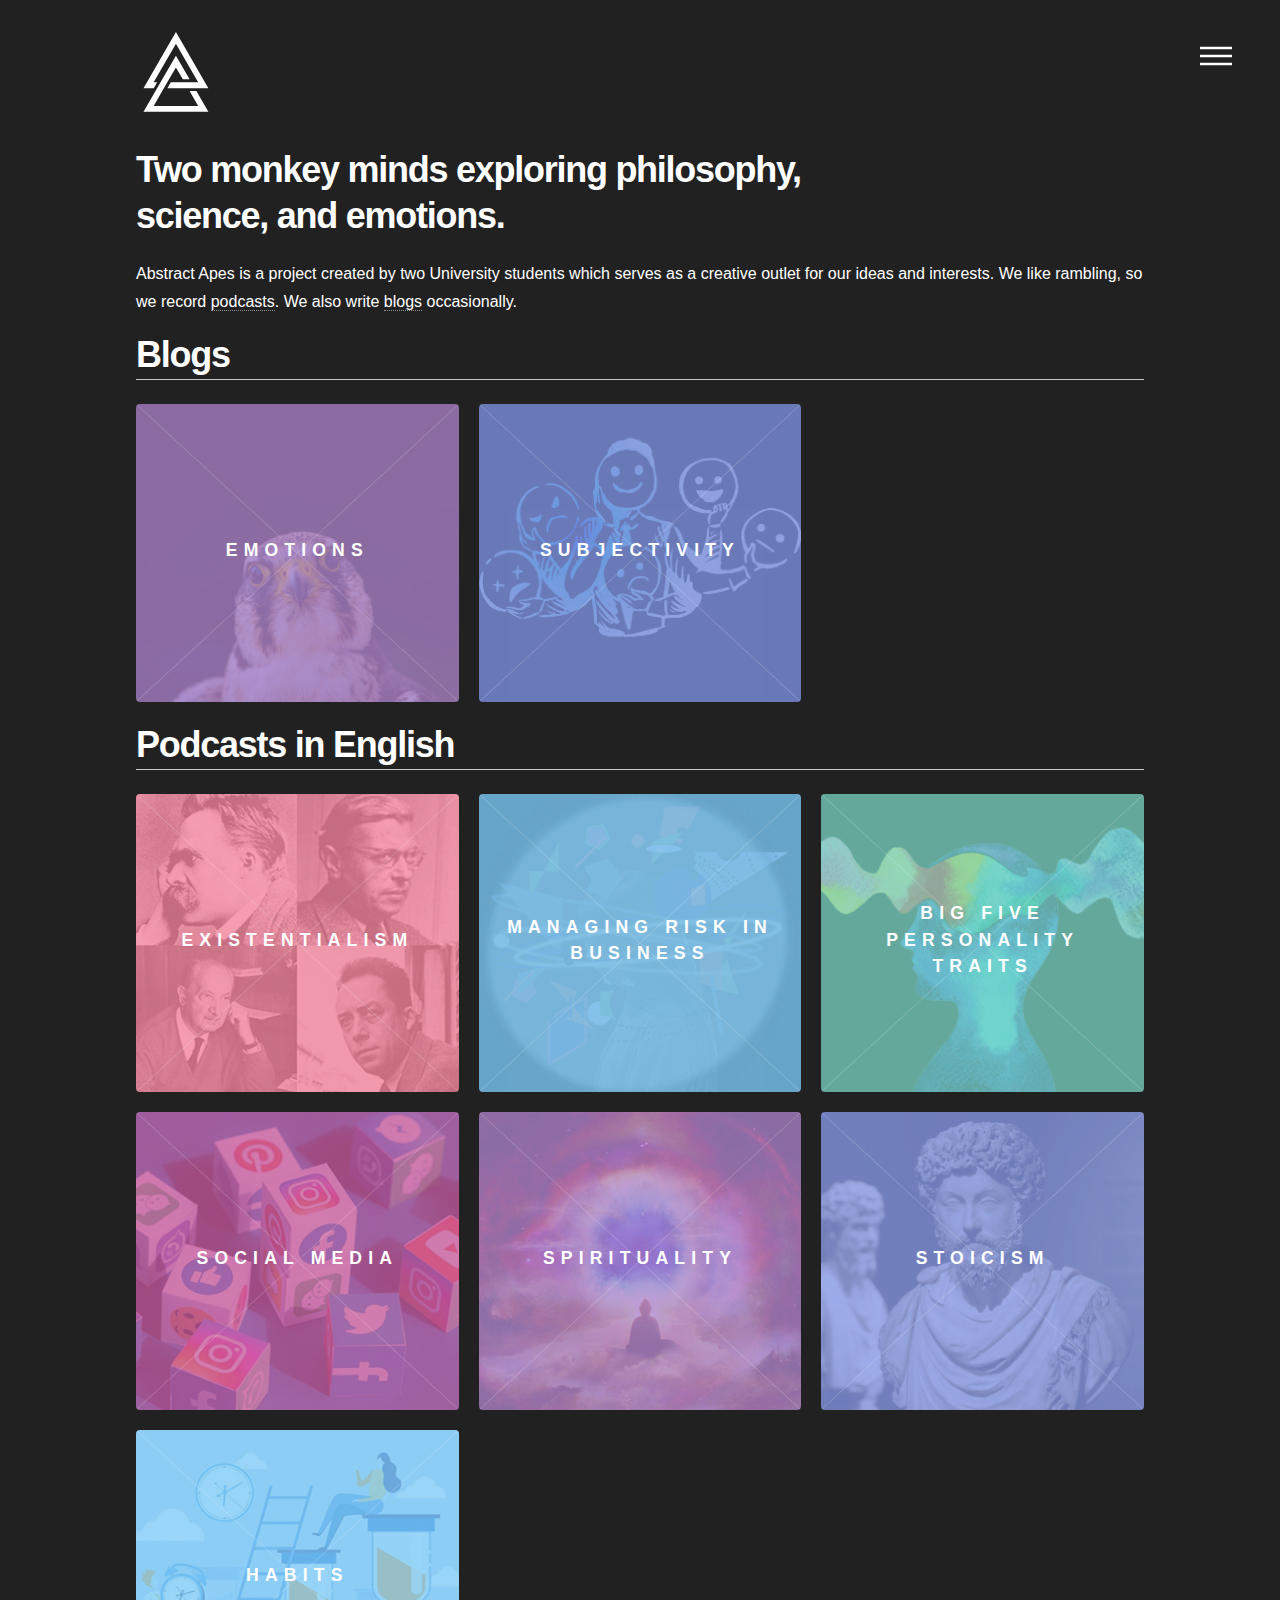
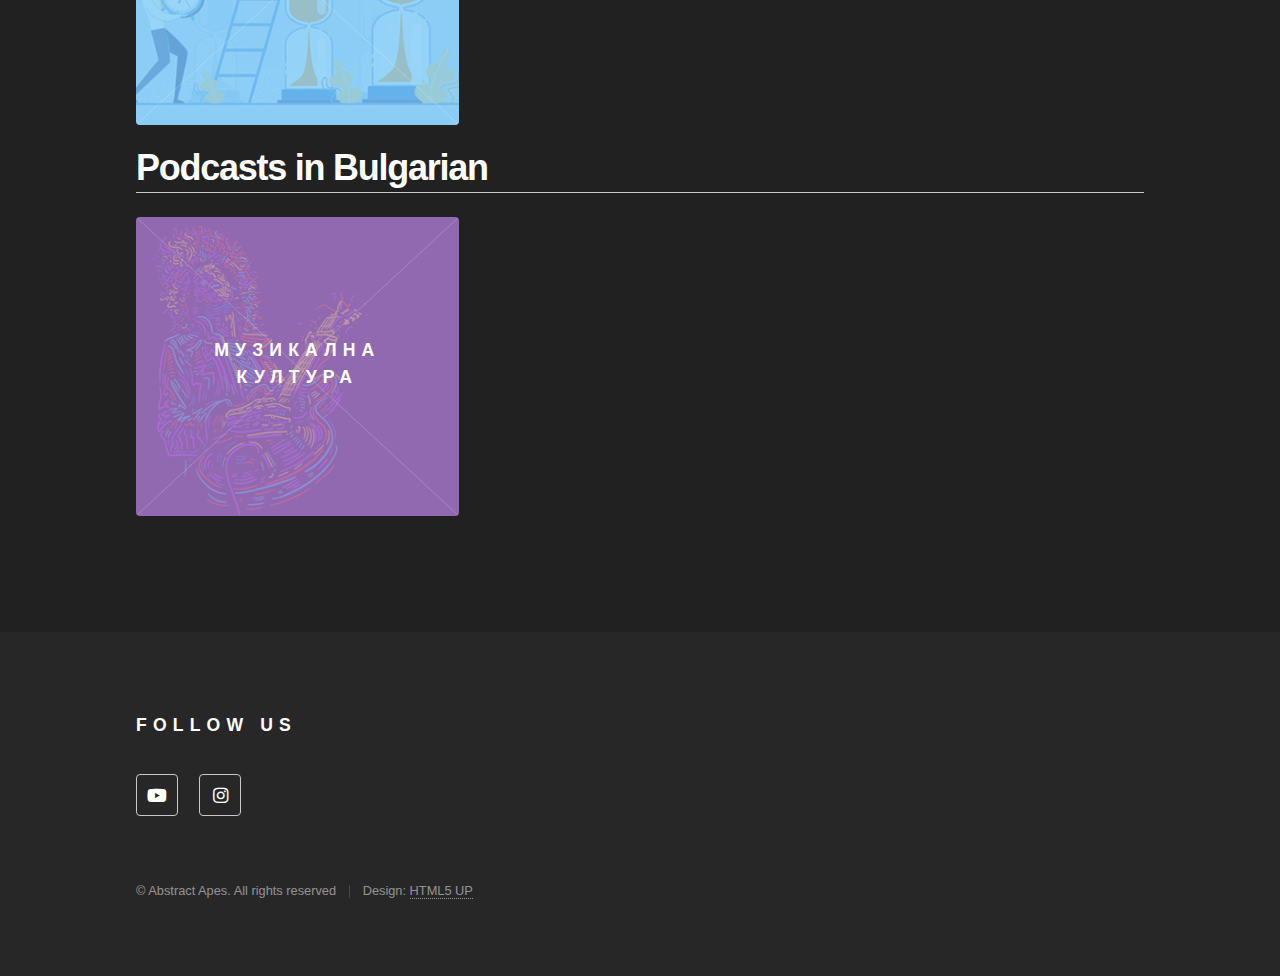
==== index.html @ 96f384f1 "17 April" ====
<!DOCTYPE HTML>
<!--
	Phantom by HTML5 UP
	html5up.net | @ajlkn
	Free for personal and commercial use under the CCA 3.0 license (html5up.net/license)
-->
<html>
	<head>
		<title>Abstract Apes</title>
		<meta charset="utf-8" />
		<meta name="viewport" content="width=device-width, initial-scale=1, user-scalable=no" />
		<link rel="icon" href="images/icon.svg">
		<link rel="stylesheet" href="assets/css/main.css" />
		<noscript><link rel="stylesheet" href="assets/css/noscript.css" /></noscript>
	</head>
	<body class="is-preload">
		<!-- Wrapper -->
			<div id="wrapper">

				<!-- Header -->
					<header id="header">
						
						<div class="inner">

							<!-- Logo -->
							<a href="index.html" class="logo">
								<img src="images/logo_white.svg" alt="Abstract Apes" />
							</a>

							<!-- Nav -->
								<nav>
									<ul>
										<li><a href="#menu">Menu</a></li>
									</ul>
								</nav>
								

						</div>
					</header>

				<!-- Menu -->
					<nav id="menu">
						<h2>Menu</h2>
						<ul>
							<li><a href="index.html">Home</a></li>
							<li><a href="apes.html">The Apes</a></li>
							<li><a href="index.html#blogs">Blogs</a></li>
							<li><a href="index.html#podcasts-en">Podcasts in English</a></li>
							<li><a href="index.html#podcasts-bg">Podcasts in Bulgarian</a></li>
						</ul>
					</nav>

				<!-- Main -->
					<div id="main">
						<div class="inner">
							<header>
								<h1>Two monkey minds exploring philosophy, <br />
									 science, and emotions. </h1>
									 <p>Abstract Apes is a project created by two University students which serves as a creative outlet for our ideas and interests. We like rambling, so we record <a href="#podcasts-en">podcasts</a>. We also write <a href="#blogs">blogs</a> occasionally.</p>							
								</header>

								<h1 class="section-title" id="blogs"> Blogs </h1>
								<hr>
								<section class="tiles" >
	
									<article class="style5">
										<span class="image">
											<img src="images/falcon.jpg" alt="" />
										</span>
										<a href="blogs/the-hard-problem-of-emotions.html">
											<h2>Emotions</h2>
											<div class="content">
												<p>Penev on "The hard problem of emotions".</p>
											</div>
										</a>
									</article>
									<article class="style6">
										<span class="image">
											<img src="images/the-self.jpg" alt="" />
										</span>
										<a href="blogs/subjectivity-may-not-freely-reign.html">
											<h2>Subjectivity</h2>
											<div class="content">
												<p>Dani on "Subjectivity may not freely reign".</p>
											</div>
										</a>
									</article>
								</section>
								
							<h1 class="section-title" id="podcasts-en">Podcasts in English </h1>
							<hr>
							<section class="tiles" >

								<article class="style1">
									<span class="image">
										<img src="images/existentialism.jpg" />
									</span>
									<a href="https://www.youtube.com/watch?v=sWc89s4w_ko" target="_blank">
										<h2>Existentialism</h2>
										<div class="content">
											<p>The topic of this podcast is a fairly contemporary movement in philosophy, namely existentialism. We talk about feelings, reason and the meaning of life.</p>
										</div>
									</a>
								</article>
								<article class="style2">
									<span class="image">
										<img src="images/anxious.jpg"  />
									</span>
									<a href="https://www.youtube.com/watch?v=uxy9VwpaXVY" target="_blank"> 
										<h2>Managing risk in business</h2>
										<div class="content">
											<p>We talk about risk and anxiety with a young podcast duo, Before The Valley. We touch on psychological and emotional responses to risk, wins and losses.</p>
										</div>
									</a>
								</article>
								<article class="style3">
									<span class="image">
										<img src="images/big-five.jpg" />
									</span>
									<a href="https://www.youtube.com/watch?v=F1ymf8HU44I" target="_blank">
										<h2>Big Five Personality Traits</h2>
										<div class="content">
											<p>We take a scientifically acclaimed personality test and discuss our results. The Big Five Traits is a model that has been studied in psychology and popularized in pop culture by Jordan Peterson.</p>
										</div>
									</a>
								</article>
								<article class="style4">
									<span class="image">
										<img src="images/social-media.jpg"  />
									</span>
									<a href="https://www.youtube.com/watch?v=hX4DgLT4xNU" target="_blank">
										<h2>Social Media</h2>
										<div class="content">
											<p>From social media addiction to building online businesses, in episode #4 we discuss the multiple perspectives on Social Media with a special guest working in the industry!</p>
										</div>
									</a>
								</article>
								<article class="style5">
									<span class="image">
										<img src="images/spirituality.jpg"  />
									</span>
									<a href="https://www.youtube.com/watch?v=j_DsBSAL_rA" target="_blank">
										<h2>Spirituality</h2>
										<div class="content">
											<p>We try to navigate the subjective realm of spirituality with a healthy balance of scepticism and open-mindedness.</p>
										</div>
									</a>
								</article>
								<article class="style6">
									<span class="image">
										<img src="images/marcus.jpg"  />
									</span>
									<a href="https://www.youtube.com/watch?v=ZHAb2EuzWOU" target="_blank">
										<h2>Stoicism</h2>
										<div class="content">
											<p>In this episode we talk about the ancient philosophy of Stoicism and how we have applied it in our lives. We talk about the philosopher emperor - Marcus Aurelis, and the impact he has had in our development.</p>
										</div>
									</a>
								</article>
								<article class="style2">
									<span class="image">
										<img src="images/habits.jpg"  />
									</span>
									<a href="https://www.youtube.com/watch?v=EaDc9his_Wc" target="_blank">
										<h2>Habits</h2>
										<div class="content">
											<p>In our first podcast we talk about the motivation behind Abstract Apes. We then go on to discuss Habits - the science behind how they are formed and why they are so important to our daily lives.</p>
										</div>
									</a>
								</article>
							</section>
							<h1 class="section-title" id="podcasts-bg">Podcasts in Bulgarian </h1>
							<hr>
							<section class="tiles" >

								<article class="style5">
									<span class="image">
										<img src="images/music.jpg"  />
									</span>
									<a href="https://www.youtube.com/watch?v=t7nZknivngM" target="_blank">
										<h2>Музикална култура</h2>
										<div class="content">
											<p>Обсъждаме движенията в българската музика и култура, както и влиянието им върху обществото с 2PACI-те, българско дуо, което прави ревюта на музика. Има ли морали в изкуството?</p>
										</div>
									</a>
								</article>
							</section>

							
						</div>
					</div>

				<!-- Footer -->
					<footer id="footer">
						<div class="inner">
							<section>
								<h2>Follow us</h2>
								<ul class="icons">
									<li><a href="https://www.youtube.com/channel/UCWf-Qgl0O3TG2DddO65zzOw/videos" target="_blank" class="icon brands style2 fa-youtube"><span class="label">Youtube</span></a></li>
									<li><a href="https://www.instagram.com/abstract.apes/" target="_blank" class="icon brands style2 fa-instagram"><span class="label">Instagram</span></a></li>
								</ul>
							</section>
							<ul class="copyright">
								<li>&copy; Abstract Apes. All rights reserved</li><li>Design: <a href="http://html5up.net">HTML5 UP</a></li>
							</ul>
						</div>
					</footer>

			</div>

		<!-- Scripts -->
			<script src="assets/js/jquery.min.js"></script>
			<script src="assets/js/browser.min.js"></script>
			<script src="assets/js/breakpoints.min.js"></script>
			<script src="assets/js/util.js"></script>
			<script src="assets/js/main.js"></script>

	</body>
</html>
---- assets/css/main.css ----
@import url(fontawesome-all.min.css);
@import url("https://fonts.googleapis.com/css2?family=Lato:wght@300;400;700&family=Source+Sans+Pro:wght@300;700&display=swap");
/*
	Phantom by HTML5 UP
	html5up.net | @ajlkn
	Free for personal and commercial use under the CCA 3.0 license (html5up.net/license)
*/
html, body, div, span, applet, object,
iframe, h1, h2, h3, h4, h5, h6, p, blockquote,
pre, a, abbr, acronym, address, big, cite,
code, del, dfn, em, img, ins, kbd, q, s, samp,
small, strike, strong, sub, sup, tt, var, b,
u, i, center, dl, dt, dd, ol, ul, li, fieldset,
form, label, legend, table, caption, tbody,
tfoot, thead, tr, th, td, article, aside,
canvas, details, embed, figure, figcaption,
footer, header, hgroup, menu, nav, output, ruby,
section, summary, time, mark, audio, video {
  margin: 0;
  padding: 0;
  border: 0;
  font-size: 100%;
  font: inherit;
  vertical-align: baseline; }

article, aside, details, figcaption, figure,
footer, header, hgroup, menu, nav, section {
  display: block; }

body {
  line-height: 1; }

ol, ul {
  list-style: none; }

blockquote, q {
  quotes: none; }
  blockquote:before, blockquote:after, q:before, q:after {
    content: '';
    content: none; }

table {
  border-collapse: collapse;
  border-spacing: 0; }

body {
  -webkit-text-size-adjust: none; }

mark {
  background-color: transparent;
  color: inherit; }

input::-moz-focus-inner {
  border: 0;
  padding: 0; }

input, select, textarea {
  -moz-appearance: none;
  -webkit-appearance: none;
  -ms-appearance: none;
  appearance: none; }

/* Basic */
@-ms-viewport {
  width: device-width; }
body {
  -ms-overflow-style: scrollbar; }

@media screen and (max-width: 480px) {
  html, body {
    min-width: 320px; } }
html {
  box-sizing: border-box; }

*, *:before, *:after {
  box-sizing: inherit; }

body {
  background: #212121; }
  body.is-preload *, body.is-preload *:before, body.is-preload *:after {
    -moz-animation: none !important;
    -webkit-animation: none !important;
    -ms-animation: none !important;
    animation: none !important;
    -moz-transition: none !important;
    -webkit-transition: none !important;
    -ms-transition: none !important;
    transition: none !important; }

/* Type */
body, input, select, textarea {
  color: #ffffff;
  font-family: "Arial", sans-serif;
  font-size: 16pt;
  font-weight: 300;
  line-height: 1.75; }
  @media screen and (max-width: 1680px) {
    body, input, select, textarea {
      font-size: 14pt; } }
  @media screen and (max-width: 1280px) {
    body, input, select, textarea {
      font-size: 12pt; } }

a {
  -moz-transition: border-bottom-color 0.2s ease, color 0.2s ease;
  -webkit-transition: border-bottom-color 0.2s ease, color 0.2s ease;
  -ms-transition: border-bottom-color 0.2s ease, color 0.2s ease;
  transition: border-bottom-color 0.2s ease, color 0.2s ease;
  text-decoration: none;
  color: #ffffff;
  border-bottom: dotted 1px rgba(255, 255, 255, 0.5); }
  a:hover {
    border-bottom-color: transparent;
    color: #f2849e !important; }

strong, b {
  font-weight: 900; }

em, i {
  font-style: italic; }

p {
  margin: 0 0 1em 0;
  font-size: 1em; }

h1 {
  font-size: 2.25em;
  font-weight: 700;
  line-height: 1.3;
  margin: 0 0 1em 0;
  letter-spacing: -0.035em; }
  h1 a {
    color: inherit; }
  @media screen and (max-width: 736px) {
    h1 {
      font-size: 2em;
      margin: 0 0 1em 0; } }
  @media screen and (max-width: 360px) {
    h1 {
      font-size: 1.75em; } }

.section-title {
  margin: 0 0 0 0 !important; }

h2, h3, h4, h5, h6 {
  font-weight: 900;
  line-height: 1.5;
  margin: 0 0 2em 0;
  text-transform: uppercase;
  letter-spacing: 0.35em; }
  h2 a, h3 a, h4 a, h5 a, h6 a {
    color: inherit; }

h2 {
  font-size: 1.1em; }

h3 {
  font-size: 1em; }

h4 {
  font-size: 0.8em; }

h5 {
  font-size: 0.8em; }

h6 {
  font-size: 0.7em;
  font-weight: 300;
  letter-spacing: 0.21em; }

@media screen and (max-width: 980px) {
  h1 br, h2 br, h3 br, h4 br, h5 br, h6 br {
    display: none; } }
@media screen and (max-width: 736px) {
  h2 {
    font-size: 1em; }

  h3 {
    font-size: 0.8em; } }
sub {
  font-size: 0.8em;
  position: relative;
  top: 0.5em; }

sup {
  font-size: 0.8em;
  position: relative;
  top: -0.5em; }

blockquote {
  border-left: solid 4px #c9c9c9;
  font-style: italic;
  margin: 0 0 2em 0;
  padding: 0.5em 0 0.5em 2em; }

code {
  background: rgba(144, 144, 144, 0.075);
  border-radius: 4px;
  border: solid 1px #c9c9c9;
  font-family: "Courier New", monospace;
  font-size: 0.9em;
  margin: 0 0.25em;
  padding: 0.25em 0.65em; }

pre {
  -webkit-overflow-scrolling: touch;
  font-family: "Courier New", monospace;
  font-size: 0.9em;
  margin: 0 0 2em 0; }
  pre code {
    display: block;
    line-height: 1.75;
    padding: 1em 1.5em;
    overflow-x: auto; }

hr {
  border: 0;
  border-bottom: solid 1px #c9c9c9; }
  hr.major {
    margin: -2em 0 2em 0; }
  @media screen and (max-width: 1680px) {
    hr {
      margin: 0.5em 0 -2em 0; } }
  @media screen and (max-width: 1280px) {
    hr {
      margin: 0 0 1.5em 0; } }
  @media screen and (max-width: 980px) {
    hr {
      margin: 0 0 2em 0; } }
  @media screen and (max-width: 736px) {
    hr {
      margin: 0 0 1em 0; } }
  @media screen and (max-width: 480px) {
    hr {
      margin: 0 0 -0.5em 0; } }

.align-left {
  text-align: left; }

.align-center {
  text-align: center; }

.align-right {
  text-align: right; }

/* Row */
.row {
  display: flex;
  flex-wrap: wrap;
  box-sizing: border-box;
  align-items: stretch; }
  .row > * {
    box-sizing: border-box; }
  .row.gtr-uniform > * > :last-child {
    margin-bottom: 0; }
  .row.aln-left {
    justify-content: flex-start; }
  .row.aln-center {
    justify-content: center; }
  .row.aln-right {
    justify-content: flex-end; }
  .row.aln-top {
    align-items: flex-start; }
  .row.aln-middle {
    align-items: center; }
  .row.aln-bottom {
    align-items: flex-end; }
  .row > .imp {
    order: -1; }
  .row > .col-1 {
    width: 8.3333333333%; }
  .row > .off-1 {
    margin-left: 8.3333333333%; }
  .row > .col-2 {
    width: 16.6666666667%; }
  .row > .off-2 {
    margin-left: 16.6666666667%; }
  .row > .col-3 {
    width: 25%; }
  .row > .off-3 {
    margin-left: 25%; }
  .row > .col-4 {
    width: 33.3333333333%; }
  .row > .off-4 {
    margin-left: 33.3333333333%; }
  .row > .col-5 {
    width: 41.6666666667%; }
  .row > .off-5 {
    margin-left: 41.6666666667%; }
  .row > .col-6 {
    width: 50%; }
  .row > .off-6 {
    margin-left: 50%; }
  .row > .col-7 {
    width: 58.3333333333%; }
  .row > .off-7 {
    margin-left: 58.3333333333%; }
  .row > .col-8 {
    width: 66.6666666667%; }
  .row > .off-8 {
    margin-left: 66.6666666667%; }
  .row > .col-9 {
    width: 75%; }
  .row > .off-9 {
    margin-left: 75%; }
  .row > .col-10 {
    width: 83.3333333333%; }
  .row > .off-10 {
    margin-left: 83.3333333333%; }
  .row > .col-11 {
    width: 91.6666666667%; }
  .row > .off-11 {
    margin-left: 91.6666666667%; }
  .row > .col-12 {
    width: 100%; }
  .row > .off-12 {
    margin-left: 100%; }
  .row.gtr-0 {
    margin-top: 0;
    margin-left: 0em; }
    .row.gtr-0 > * {
      padding: 0 0 0 0em; }
    .row.gtr-0.gtr-uniform {
      margin-top: 0em; }
      .row.gtr-0.gtr-uniform > * {
        padding-top: 0em; }
  .row.gtr-25 {
    margin-top: 0;
    margin-left: -0.5em; }
    .row.gtr-25 > * {
      padding: 0 0 0 0.5em; }
    .row.gtr-25.gtr-uniform {
      margin-top: -0.5em; }
      .row.gtr-25.gtr-uniform > * {
        padding-top: 0.5em; }
  .row.gtr-50 {
    margin-top: 0;
    margin-left: -1em; }
    .row.gtr-50 > * {
      padding: 0 0 0 1em; }
    .row.gtr-50.gtr-uniform {
      margin-top: -1em; }
      .row.gtr-50.gtr-uniform > * {
        padding-top: 1em; }
  .row {
    margin-top: 0;
    margin-left: -2em; }
    .row > * {
      padding: 0 0 0 2em; }
    .row.gtr-uniform {
      margin-top: -2em; }
      .row.gtr-uniform > * {
        padding-top: 2em; }
  .row.gtr-150 {
    margin-top: 0;
    margin-left: -3em; }
    .row.gtr-150 > * {
      padding: 0 0 0 3em; }
    .row.gtr-150.gtr-uniform {
      margin-top: -3em; }
      .row.gtr-150.gtr-uniform > * {
        padding-top: 3em; }
  .row.gtr-200 {
    margin-top: 0;
    margin-left: -4em; }
    .row.gtr-200 > * {
      padding: 0 0 0 4em; }
    .row.gtr-200.gtr-uniform {
      margin-top: -4em; }
      .row.gtr-200.gtr-uniform > * {
        padding-top: 4em; }
  @media screen and (max-width: 1680px) {
    .row {
      display: flex;
      flex-wrap: wrap;
      box-sizing: border-box;
      align-items: stretch; }
      .row > * {
        box-sizing: border-box; }
      .row.gtr-uniform > * > :last-child {
        margin-bottom: 0; }
      .row.aln-left {
        justify-content: flex-start; }
      .row.aln-center {
        justify-content: center; }
      .row.aln-right {
        justify-content: flex-end; }
      .row.aln-top {
        align-items: flex-start; }
      .row.aln-middle {
        align-items: center; }
      .row.aln-bottom {
        align-items: flex-end; }
      .row > .imp-xlarge {
        order: -1; }
      .row > .col-1-xlarge {
        width: 8.3333333333%; }
      .row > .off-1-xlarge {
        margin-left: 8.3333333333%; }
      .row > .col-2-xlarge {
        width: 16.6666666667%; }
      .row > .off-2-xlarge {
        margin-left: 16.6666666667%; }
      .row > .col-3-xlarge {
        width: 25%; }
      .row > .off-3-xlarge {
        margin-left: 25%; }
      .row > .col-4-xlarge {
        width: 33.3333333333%; }
      .row > .off-4-xlarge {
        margin-left: 33.3333333333%; }
      .row > .col-5-xlarge {
        width: 41.6666666667%; }
      .row > .off-5-xlarge {
        margin-left: 41.6666666667%; }
      .row > .col-6-xlarge {
        width: 50%; }
      .row > .off-6-xlarge {
        margin-left: 50%; }
      .row > .col-7-xlarge {
        width: 58.3333333333%; }
      .row > .off-7-xlarge {
        margin-left: 58.3333333333%; }
      .row > .col-8-xlarge {
        width: 66.6666666667%; }
      .row > .off-8-xlarge {
        margin-left: 66.6666666667%; }
      .row > .col-9-xlarge {
        width: 75%; }
      .row > .off-9-xlarge {
        margin-left: 75%; }
      .row > .col-10-xlarge {
        width: 83.3333333333%; }
      .row > .off-10-xlarge {
        margin-left: 83.3333333333%; }
      .row > .col-11-xlarge {
        width: 91.6666666667%; }
      .row > .off-11-xlarge {
        margin-left: 91.6666666667%; }
      .row > .col-12-xlarge {
        width: 100%; }
      .row > .off-12-xlarge {
        margin-left: 100%; }
      .row.gtr-0 {
        margin-top: 0;
        margin-left: 0em; }
        .row.gtr-0 > * {
          padding: 0 0 0 0em; }
        .row.gtr-0.gtr-uniform {
          margin-top: 0em; }
          .row.gtr-0.gtr-uniform > * {
            padding-top: 0em; }
      .row.gtr-25 {
        margin-top: 0;
        margin-left: -0.5em; }
        .row.gtr-25 > * {
          padding: 0 0 0 0.5em; }
        .row.gtr-25.gtr-uniform {
          margin-top: -0.5em; }
          .row.gtr-25.gtr-uniform > * {
            padding-top: 0.5em; }
      .row.gtr-50 {
        margin-top: 0;
        margin-left: -1em; }
        .row.gtr-50 > * {
          padding: 0 0 0 1em; }
        .row.gtr-50.gtr-uniform {
          margin-top: -1em; }
          .row.gtr-50.gtr-uniform > * {
            padding-top: 1em; }
      .row {
        margin-top: 0;
        margin-left: -2em; }
        .row > * {
          padding: 0 0 0 2em; }
        .row.gtr-uniform {
          margin-top: -2em; }
          .row.gtr-uniform > * {
            padding-top: 2em; }
      .row.gtr-150 {
        margin-top: 0;
        margin-left: -3em; }
        .row.gtr-150 > * {
          padding: 0 0 0 3em; }
        .row.gtr-150.gtr-uniform {
          margin-top: -3em; }
          .row.gtr-150.gtr-uniform > * {
            padding-top: 3em; }
      .row.gtr-200 {
        margin-top: 0;
        margin-left: -4em; }
        .row.gtr-200 > * {
          padding: 0 0 0 4em; }
        .row.gtr-200.gtr-uniform {
          margin-top: -4em; }
          .row.gtr-200.gtr-uniform > * {
            padding-top: 4em; } }
  @media screen and (max-width: 1280px) {
    .row {
      display: flex;
      flex-wrap: wrap;
      box-sizing: border-box;
      align-items: stretch; }
      .row > * {
        box-sizing: border-box; }
      .row.gtr-uniform > * > :last-child {
        margin-bottom: 0; }
      .row.aln-left {
        justify-content: flex-start; }
      .row.aln-center {
        justify-content: center; }
      .row.aln-right {
        justify-content: flex-end; }
      .row.aln-top {
        align-items: flex-start; }
      .row.aln-middle {
        align-items: center; }
      .row.aln-bottom {
        align-items: flex-end; }
      .row > .imp-large {
        order: -1; }
      .row > .col-1-large {
        width: 8.3333333333%; }
      .row > .off-1-large {
        margin-left: 8.3333333333%; }
      .row > .col-2-large {
        width: 16.6666666667%; }
      .row > .off-2-large {
        margin-left: 16.6666666667%; }
      .row > .col-3-large {
        width: 25%; }
      .row > .off-3-large {
        margin-left: 25%; }
      .row > .col-4-large {
        width: 33.3333333333%; }
      .row > .off-4-large {
        margin-left: 33.3333333333%; }
      .row > .col-5-large {
        width: 41.6666666667%; }
      .row > .off-5-large {
        margin-left: 41.6666666667%; }
      .row > .col-6-large {
        width: 50%; }
      .row > .off-6-large {
        margin-left: 50%; }
      .row > .col-7-large {
        width: 58.3333333333%; }
      .row > .off-7-large {
        margin-left: 58.3333333333%; }
      .row > .col-8-large {
        width: 66.6666666667%; }
      .row > .off-8-large {
        margin-left: 66.6666666667%; }
      .row > .col-9-large {
        width: 75%; }
      .row > .off-9-large {
        margin-left: 75%; }
      .row > .col-10-large {
        width: 83.3333333333%; }
      .row > .off-10-large {
        margin-left: 83.3333333333%; }
      .row > .col-11-large {
        width: 91.6666666667%; }
      .row > .off-11-large {
        margin-left: 91.6666666667%; }
      .row > .col-12-large {
        width: 100%; }
      .row > .off-12-large {
        margin-left: 100%; }
      .row.gtr-0 {
        margin-top: 0;
        margin-left: 0em; }
        .row.gtr-0 > * {
          padding: 0 0 0 0em; }
        .row.gtr-0.gtr-uniform {
          margin-top: 0em; }
          .row.gtr-0.gtr-uniform > * {
            padding-top: 0em; }
      .row.gtr-25 {
        margin-top: 0;
        margin-left: -0.5em; }
        .row.gtr-25 > * {
          padding: 0 0 0 0.5em; }
        .row.gtr-25.gtr-uniform {
          margin-top: -0.5em; }
          .row.gtr-25.gtr-uniform > * {
            padding-top: 0.5em; }
      .row.gtr-50 {
        margin-top: 0;
        margin-left: -1em; }
        .row.gtr-50 > * {
          padding: 0 0 0 1em; }
        .row.gtr-50.gtr-uniform {
          margin-top: -1em; }
          .row.gtr-50.gtr-uniform > * {
            padding-top: 1em; }
      .row {
        margin-top: 0;
        margin-left: -2em; }
        .row > * {
          padding: 0 0 0 2em; }
        .row.gtr-uniform {
          margin-top: -2em; }
          .row.gtr-uniform > * {
            padding-top: 2em; }
      .row.gtr-150 {
        margin-top: 0;
        margin-left: -3em; }
        .row.gtr-150 > * {
          padding: 0 0 0 3em; }
        .row.gtr-150.gtr-uniform {
          margin-top: -3em; }
          .row.gtr-150.gtr-uniform > * {
            padding-top: 3em; }
      .row.gtr-200 {
        margin-top: 0;
        margin-left: -4em; }
        .row.gtr-200 > * {
          padding: 0 0 0 4em; }
        .row.gtr-200.gtr-uniform {
          margin-top: -4em; }
          .row.gtr-200.gtr-uniform > * {
            padding-top: 4em; } }
  @media screen and (max-width: 980px) {
    .row {
      display: flex;
      flex-wrap: wrap;
      box-sizing: border-box;
      align-items: stretch; }
      .row > * {
        box-sizing: border-box; }
      .row.gtr-uniform > * > :last-child {
        margin-bottom: 0; }
      .row.aln-left {
        justify-content: flex-start; }
      .row.aln-center {
        justify-content: center; }
      .row.aln-right {
        justify-content: flex-end; }
      .row.aln-top {
        align-items: flex-start; }
      .row.aln-middle {
        align-items: center; }
      .row.aln-bottom {
        align-items: flex-end; }
      .row > .imp-medium {
        order: -1; }
      .row > .col-1-medium {
        width: 8.3333333333%; }
      .row > .off-1-medium {
        margin-left: 8.3333333333%; }
      .row > .col-2-medium {
        width: 16.6666666667%; }
      .row > .off-2-medium {
        margin-left: 16.6666666667%; }
      .row > .col-3-medium {
        width: 25%; }
      .row > .off-3-medium {
        margin-left: 25%; }
      .row > .col-4-medium {
        width: 33.3333333333%; }
      .row > .off-4-medium {
        margin-left: 33.3333333333%; }
      .row > .col-5-medium {
        width: 41.6666666667%; }
      .row > .off-5-medium {
        margin-left: 41.6666666667%; }
      .row > .col-6-medium {
        width: 50%; }
      .row > .off-6-medium {
        margin-left: 50%; }
      .row > .col-7-medium {
        width: 58.3333333333%; }
      .row > .off-7-medium {
        margin-left: 58.3333333333%; }
      .row > .col-8-medium {
        width: 66.6666666667%; }
      .row > .off-8-medium {
        margin-left: 66.6666666667%; }
      .row > .col-9-medium {
        width: 75%; }
      .row > .off-9-medium {
        margin-left: 75%; }
      .row > .col-10-medium {
        width: 83.3333333333%; }
      .row > .off-10-medium {
        margin-left: 83.3333333333%; }
      .row > .col-11-medium {
        width: 91.6666666667%; }
      .row > .off-11-medium {
        margin-left: 91.6666666667%; }
      .row > .col-12-medium {
        width: 100%; }
      .row > .off-12-medium {
        margin-left: 100%; }
      .row.gtr-0 {
        margin-top: 0;
        margin-left: 0em; }
        .row.gtr-0 > * {
          padding: 0 0 0 0em; }
        .row.gtr-0.gtr-uniform {
          margin-top: 0em; }
          .row.gtr-0.gtr-uniform > * {
            padding-top: 0em; }
      .row.gtr-25 {
        margin-top: 0;
        margin-left: -0.375em; }
        .row.gtr-25 > * {
          padding: 0 0 0 0.375em; }
        .row.gtr-25.gtr-uniform {
          margin-top: -0.375em; }
          .row.gtr-25.gtr-uniform > * {
            padding-top: 0.375em; }
      .row.gtr-50 {
        margin-top: 0;
        margin-left: -0.75em; }
        .row.gtr-50 > * {
          padding: 0 0 0 0.75em; }
        .row.gtr-50.gtr-uniform {
          margin-top: -0.75em; }
          .row.gtr-50.gtr-uniform > * {
            padding-top: 0.75em; }
      .row {
        margin-top: 0;
        margin-left: -1.5em; }
        .row > * {
          padding: 0 0 0 1.5em; }
        .row.gtr-uniform {
          margin-top: -1.5em; }
          .row.gtr-uniform > * {
            padding-top: 1.5em; }
      .row.gtr-150 {
        margin-top: 0;
        margin-left: -2.25em; }
        .row.gtr-150 > * {
          padding: 0 0 0 2.25em; }
        .row.gtr-150.gtr-uniform {
          margin-top: -2.25em; }
          .row.gtr-150.gtr-uniform > * {
            padding-top: 2.25em; }
      .row.gtr-200 {
        margin-top: 0;
        margin-left: -3em; }
        .row.gtr-200 > * {
          padding: 0 0 0 3em; }
        .row.gtr-200.gtr-uniform {
          margin-top: -3em; }
          .row.gtr-200.gtr-uniform > * {
            padding-top: 3em; } }
  @media screen and (max-width: 736px) {
    .row {
      display: flex;
      flex-wrap: wrap;
      box-sizing: border-box;
      align-items: stretch; }
      .row > * {
        box-sizing: border-box; }
      .row.gtr-uniform > * > :last-child {
        margin-bottom: 0; }
      .row.aln-left {
        justify-content: flex-start; }
      .row.aln-center {
        justify-content: center; }
      .row.aln-right {
        justify-content: flex-end; }
      .row.aln-top {
        align-items: flex-start; }
      .row.aln-middle {
        align-items: center; }
      .row.aln-bottom {
        align-items: flex-end; }
      .row > .imp-small {
        order: -1; }
      .row > .col-1-small {
        width: 8.3333333333%; }
      .row > .off-1-small {
        margin-left: 8.3333333333%; }
      .row > .col-2-small {
        width: 16.6666666667%; }
      .row > .off-2-small {
        margin-left: 16.6666666667%; }
      .row > .col-3-small {
        width: 25%; }
      .row > .off-3-small {
        margin-left: 25%; }
      .row > .col-4-small {
        width: 33.3333333333%; }
      .row > .off-4-small {
        margin-left: 33.3333333333%; }
      .row > .col-5-small {
        width: 41.6666666667%; }
      .row > .off-5-small {
        margin-left: 41.6666666667%; }
      .row > .col-6-small {
        width: 50%; }
      .row > .off-6-small {
        margin-left: 50%; }
      .row > .col-7-small {
        width: 58.3333333333%; }
      .row > .off-7-small {
        margin-left: 58.3333333333%; }
      .row > .col-8-small {
        width: 66.6666666667%; }
      .row > .off-8-small {
        margin-left: 66.6666666667%; }
      .row > .col-9-small {
        width: 75%; }
      .row > .off-9-small {
        margin-left: 75%; }
      .row > .col-10-small {
        width: 83.3333333333%; }
      .row > .off-10-small {
        margin-left: 83.3333333333%; }
      .row > .col-11-small {
        width: 91.6666666667%; }
      .row > .off-11-small {
        margin-left: 91.6666666667%; }
      .row > .col-12-small {
        width: 100%; }
      .row > .off-12-small {
        margin-left: 100%; }
      .row.gtr-0 {
        margin-top: 0;
        margin-left: 0em; }
        .row.gtr-0 > * {
          padding: 0 0 0 0em; }
        .row.gtr-0.gtr-uniform {
          margin-top: 0em; }
          .row.gtr-0.gtr-uniform > * {
            padding-top: 0em; }
      .row.gtr-25 {
        margin-top: 0;
        margin-left: -0.25em; }
        .row.gtr-25 > * {
          padding: 0 0 0 0.25em; }
        .row.gtr-25.gtr-uniform {
          margin-top: -0.25em; }
          .row.gtr-25.gtr-uniform > * {
            padding-top: 0.25em; }
      .row.gtr-50 {
        margin-top: 0;
        margin-left: -0.5em; }
        .row.gtr-50 > * {
          padding: 0 0 0 0.5em; }
        .row.gtr-50.gtr-uniform {
          margin-top: -0.5em; }
          .row.gtr-50.gtr-uniform > * {
            padding-top: 0.5em; }
      .row {
        margin-top: 0;
        margin-left: -1em; }
        .row > * {
          padding: 0 0 0 1em; }
        .row.gtr-uniform {
          margin-top: -1em; }
          .row.gtr-uniform > * {
            padding-top: 1em; }
      .row.gtr-150 {
        margin-top: 0;
        margin-left: -1.5em; }
        .row.gtr-150 > * {
          padding: 0 0 0 1.5em; }
        .row.gtr-150.gtr-uniform {
          margin-top: -1.5em; }
          .row.gtr-150.gtr-uniform > * {
            padding-top: 1.5em; }
      .row.gtr-200 {
        margin-top: 0;
        margin-left: -2em; }
        .row.gtr-200 > * {
          padding: 0 0 0 2em; }
        .row.gtr-200.gtr-uniform {
          margin-top: -2em; }
          .row.gtr-200.gtr-uniform > * {
            padding-top: 2em; } }
  @media screen and (max-width: 480px) {
    .row {
      display: flex;
      flex-wrap: wrap;
      box-sizing: border-box;
      align-items: stretch; }
      .row > * {
        box-sizing: border-box; }
      .row.gtr-uniform > * > :last-child {
        margin-bottom: 0; }
      .row.aln-left {
        justify-content: flex-start; }
      .row.aln-center {
        justify-content: center; }
      .row.aln-right {
        justify-content: flex-end; }
      .row.aln-top {
        align-items: flex-start; }
      .row.aln-middle {
        align-items: center; }
      .row.aln-bottom {
        align-items: flex-end; }
      .row > .imp-xsmall {
        order: -1; }
      .row > .col-1-xsmall {
        width: 8.3333333333%; }
      .row > .off-1-xsmall {
        margin-left: 8.3333333333%; }
      .row > .col-2-xsmall {
        width: 16.6666666667%; }
      .row > .off-2-xsmall {
        margin-left: 16.6666666667%; }
      .row > .col-3-xsmall {
        width: 25%; }
      .row > .off-3-xsmall {
        margin-left: 25%; }
      .row > .col-4-xsmall {
        width: 33.3333333333%; }
      .row > .off-4-xsmall {
        margin-left: 33.3333333333%; }
      .row > .col-5-xsmall {
        width: 41.6666666667%; }
      .row > .off-5-xsmall {
        margin-left: 41.6666666667%; }
      .row > .col-6-xsmall {
        width: 50%; }
      .row > .off-6-xsmall {
        margin-left: 50%; }
      .row > .col-7-xsmall {
        width: 58.3333333333%; }
      .row > .off-7-xsmall {
        margin-left: 58.3333333333%; }
      .row > .col-8-xsmall {
        width: 66.6666666667%; }
      .row > .off-8-xsmall {
        margin-left: 66.6666666667%; }
      .row > .col-9-xsmall {
        width: 75%; }
      .row > .off-9-xsmall {
        margin-left: 75%; }
      .row > .col-10-xsmall {
        width: 83.3333333333%; }
      .row > .off-10-xsmall {
        margin-left: 83.3333333333%; }
      .row > .col-11-xsmall {
        width: 91.6666666667%; }
      .row > .off-11-xsmall {
        margin-left: 91.6666666667%; }
      .row > .col-12-xsmall {
        width: 100%; }
      .row > .off-12-xsmall {
        margin-left: 100%; }
      .row.gtr-0 {
        margin-top: 0;
        margin-left: 0em; }
        .row.gtr-0 > * {
          padding: 0 0 0 0em; }
        .row.gtr-0.gtr-uniform {
          margin-top: 0em; }
          .row.gtr-0.gtr-uniform > * {
            padding-top: 0em; }
      .row.gtr-25 {
        margin-top: 0;
        margin-left: -0.25em; }
        .row.gtr-25 > * {
          padding: 0 0 0 0.25em; }
        .row.gtr-25.gtr-uniform {
          margin-top: -0.25em; }
          .row.gtr-25.gtr-uniform > * {
            padding-top: 0.25em; }
      .row.gtr-50 {
        margin-top: 0;
        margin-left: -0.5em; }
        .row.gtr-50 > * {
          padding: 0 0 0 0.5em; }
        .row.gtr-50.gtr-uniform {
          margin-top: -0.5em; }
          .row.gtr-50.gtr-uniform > * {
            padding-top: 0.5em; }
      .row {
        margin-top: 0;
        margin-left: -1em; }
        .row > * {
          padding: 0 0 0 1em; }
        .row.gtr-uniform {
          margin-top: -1em; }
          .row.gtr-uniform > * {
            padding-top: 1em; }
      .row.gtr-150 {
        margin-top: 0;
        margin-left: -1.5em; }
        .row.gtr-150 > * {
          padding: 0 0 0 1.5em; }
        .row.gtr-150.gtr-uniform {
          margin-top: -1.5em; }
          .row.gtr-150.gtr-uniform > * {
            padding-top: 1.5em; }
      .row.gtr-200 {
        margin-top: 0;
        margin-left: -2em; }
        .row.gtr-200 > * {
          padding: 0 0 0 2em; }
        .row.gtr-200.gtr-uniform {
          margin-top: -2em; }
          .row.gtr-200.gtr-uniform > * {
            padding-top: 2em; } }

/* Section/Article */
section.special, article.special {
  text-align: center; }

header p {
  margin-top: -1em; }
@media screen and (max-width: 736px) {
  header p {
    margin-top: 0; } }

/* Icon */
.icon {
  text-decoration: none;
  border-bottom: none;
  position: relative; }
  .icon:before {
    -moz-osx-font-smoothing: grayscale;
    -webkit-font-smoothing: antialiased;
    display: inline-block;
    font-style: normal;
    font-variant: normal;
    text-rendering: auto;
    line-height: 1;
    text-transform: none !important;
    font-family: 'Font Awesome 5 Free';
    font-weight: 400; }
  .icon > .label {
    display: none; }
  .icon:before {
    line-height: inherit; }
  .icon.solid:before {
    font-weight: 900; }
  .icon.brands:before {
    font-family: 'Font Awesome 5 Brands'; }
  .icon.style2 {
    -moz-transition: background-color 0.2s ease-in-out, color 0.2s ease-in-out, border-color 0.2s ease-in-out;
    -webkit-transition: background-color 0.2s ease-in-out, color 0.2s ease-in-out, border-color 0.2s ease-in-out;
    -ms-transition: background-color 0.2s ease-in-out, color 0.2s ease-in-out, border-color 0.2s ease-in-out;
    transition: background-color 0.2s ease-in-out, color 0.2s ease-in-out, border-color 0.2s ease-in-out;
    background-color: transparent;
    border: solid 1px #c9c9c9;
    border-radius: 4px;
    width: 2.65em;
    height: 2.65em;
    display: inline-block;
    text-align: center;
    line-height: 2.65em;
    color: inherit; }
    .icon.style2:before {
      font-size: 1.1em; }
    .icon.style2:hover {
      color: #f2849e;
      border-color: #f2849e; }
    .icon.style2:active {
      background-color: rgba(242, 132, 158, 0.1); }

/* List */
ol {
  list-style: decimal;
  margin: 0 0 2em 0;
  padding-left: 1.25em; }
  ol li {
    padding-left: 0.25em; }

ul {
  list-style: disc;
  margin: 0 0 2em 0;
  padding-left: 1em; }
  ul li {
    padding-left: 0.5em; }
  ul.alt {
    list-style: none;
    padding-left: 0; }
    ul.alt li {
      border-top: solid 1px #c9c9c9;
      padding: 0.5em 0; }
      ul.alt li:first-child {
        border-top: 0;
        padding-top: 0; }

dl {
  margin: 0 0 2em 0; }
  dl dt {
    display: block;
    font-weight: 900;
    margin: 0 0 1em 0; }
  dl dd {
    margin-left: 2em; }

/* Actions */
ul.actions {
  display: -moz-flex;
  display: -webkit-flex;
  display: -ms-flex;
  display: flex;
  cursor: default;
  list-style: none;
  margin-left: -1em;
  padding-left: 0; }
  ul.actions li {
    padding: 0 0 0 1em;
    vertical-align: middle; }
  ul.actions.special {
    -moz-justify-content: center;
    -webkit-justify-content: center;
    -ms-justify-content: center;
    justify-content: center;
    width: 100%;
    margin-left: 0; }
    ul.actions.special li:first-child {
      padding-left: 0; }
  ul.actions.stacked {
    -moz-flex-direction: column;
    -webkit-flex-direction: column;
    -ms-flex-direction: column;
    flex-direction: column;
    margin-left: 0; }
    ul.actions.stacked li {
      padding: 1.3em 0 0 0; }
      ul.actions.stacked li:first-child {
        padding-top: 0; }
  ul.actions.fit {
    width: calc(100% + 1em); }
    ul.actions.fit li {
      -moz-flex-grow: 1;
      -webkit-flex-grow: 1;
      -ms-flex-grow: 1;
      flex-grow: 1;
      -moz-flex-shrink: 1;
      -webkit-flex-shrink: 1;
      -ms-flex-shrink: 1;
      flex-shrink: 1;
      width: 100%; }
      ul.actions.fit li > * {
        width: 100%; }
    ul.actions.fit.stacked {
      width: 100%; }
  @media screen and (max-width: 480px) {
    ul.actions:not(.fixed) {
      -moz-flex-direction: column;
      -webkit-flex-direction: column;
      -ms-flex-direction: column;
      flex-direction: column;
      margin-left: 0;
      width: 100% !important; }
      ul.actions:not(.fixed) li {
        -moz-flex-grow: 1;
        -webkit-flex-grow: 1;
        -ms-flex-grow: 1;
        flex-grow: 1;
        -moz-flex-shrink: 1;
        -webkit-flex-shrink: 1;
        -ms-flex-shrink: 1;
        flex-shrink: 1;
        padding: 1em 0 0 0;
        text-align: center;
        width: 100%; }
        ul.actions:not(.fixed) li > * {
          width: 100%; }
        ul.actions:not(.fixed) li:first-child {
          padding-top: 0; }
        ul.actions:not(.fixed) li input[type="submit"],
        ul.actions:not(.fixed) li input[type="reset"],
        ul.actions:not(.fixed) li input[type="button"],
        ul.actions:not(.fixed) li button,
        ul.actions:not(.fixed) li .button {
          width: 100%; }
          ul.actions:not(.fixed) li input[type="submit"].icon:before,
          ul.actions:not(.fixed) li input[type="reset"].icon:before,
          ul.actions:not(.fixed) li input[type="button"].icon:before,
          ul.actions:not(.fixed) li button.icon:before,
          ul.actions:not(.fixed) li .button.icon:before {
            margin-left: -0.5rem; } }

/* Icons */
ul.icons {
  cursor: default;
  list-style: none;
  padding-left: 0;
  margin: -1em 0 2em -1em; }
  ul.icons li {
    display: inline-block;
    padding: 1em 0 0 1em; }

/* Form */
form {
  margin: 0 0 2em 0;
  overflow-x: hidden; }
  form > :last-child {
    margin-bottom: 0; }
  form > .fields {
    display: -moz-flex;
    display: -webkit-flex;
    display: -ms-flex;
    display: flex;
    -moz-flex-wrap: wrap;
    -webkit-flex-wrap: wrap;
    -ms-flex-wrap: wrap;
    flex-wrap: wrap;
    width: calc(100% + 3em);
    margin: -1.5em 0 2em -1.5em; }
    form > .fields > .field {
      -moz-flex-grow: 0;
      -webkit-flex-grow: 0;
      -ms-flex-grow: 0;
      flex-grow: 0;
      -moz-flex-shrink: 0;
      -webkit-flex-shrink: 0;
      -ms-flex-shrink: 0;
      flex-shrink: 0;
      padding: 1.5em 0 0 1.5em;
      width: calc(100% - 1.5em); }
      form > .fields > .field.half {
        width: calc(50% - 0.75em); }
      form > .fields > .field.third {
        width: calc(100%/3 - 0.5em); }
      form > .fields > .field.quarter {
        width: calc(25% - 0.375em); }
  @media screen and (max-width: 480px) {
    form > .fields {
      width: calc(100% + 3em);
      margin: -1.5em 0 2em -1.5em; }
      form > .fields > .field {
        padding: 1.5em 0 0 1.5em;
        width: calc(100% - 1.5em); }
        form > .fields > .field.half {
          width: calc(100% - 1.5em); }
        form > .fields > .field.third {
          width: calc(100% - 1.5em); }
        form > .fields > .field.quarter {
          width: calc(100% - 1.5em); } }

label {
  display: block;
  font-size: 0.9em;
  font-weight: 900;
  margin: 0 0 1em 0; }

input[type="text"],
input[type="password"],
input[type="email"],
input[type="tel"],
select,
textarea {
  -moz-appearance: none;
  -webkit-appearance: none;
  -ms-appearance: none;
  appearance: none;
  background-color: transparent;
  border: none;
  border-radius: 0;
  border-bottom: solid 1px #c9c9c9;
  color: inherit;
  display: block;
  outline: 0;
  padding: 0;
  text-decoration: none;
  width: 100%; }
  input[type="text"]:invalid,
  input[type="password"]:invalid,
  input[type="email"]:invalid,
  input[type="tel"]:invalid,
  select:invalid,
  textarea:invalid {
    box-shadow: none; }
  input[type="text"]:focus,
  input[type="password"]:focus,
  input[type="email"]:focus,
  input[type="tel"]:focus,
  select:focus,
  textarea:focus {
    border-bottom-color: #f2849e;
    box-shadow: inset 0 -1px 0 0 #f2849e; }

select {
  background-image: url("data:image/svg+xml;charset=utf8,%3Csvg xmlns='http://www.w3.org/2000/svg' width='40' height='40' preserveAspectRatio='none' viewBox='0 0 40 40'%3E%3Cpath d='M9.4,12.3l10.4,10.4l10.4-10.4c0.2-0.2,0.5-0.4,0.9-0.4c0.3,0,0.6,0.1,0.9,0.4l3.3,3.3c0.2,0.2,0.4,0.5,0.4,0.9 c0,0.4-0.1,0.6-0.4,0.9L20.7,31.9c-0.2,0.2-0.5,0.4-0.9,0.4c-0.3,0-0.6-0.1-0.9-0.4L4.3,17.3c-0.2-0.2-0.4-0.5-0.4-0.9 c0-0.4,0.1-0.6,0.4-0.9l3.3-3.3c0.2-0.2,0.5-0.4,0.9-0.4S9.1,12.1,9.4,12.3z' fill='%23c9c9c9' /%3E%3C/svg%3E");
  background-size: 1.25rem;
  background-repeat: no-repeat;
  background-position: calc(100% - 1rem) center;
  height: 3em;
  padding-right: 3em;
  text-overflow: ellipsis; }
  select option {
    background: #212121; }
  select:focus::-ms-value {
    background-color: transparent; }
  select::-ms-expand {
    display: none; }

input[type="text"],
input[type="password"],
input[type="email"],
select {
  height: 3em; }

textarea {
  padding: 0;
  min-height: 3.75em; }

input[type="checkbox"],
input[type="radio"] {
  -moz-appearance: none;
  -webkit-appearance: none;
  -ms-appearance: none;
  appearance: none;
  display: block;
  float: left;
  margin-right: -2em;
  opacity: 0;
  width: 1em;
  z-index: -1; }
  input[type="checkbox"] + label,
  input[type="radio"] + label {
    text-decoration: none;
    color: #ffffff;
    cursor: pointer;
    display: inline-block;
    font-size: 1em;
    font-weight: 300;
    padding-left: 2.55em;
    padding-right: 0.75em;
    position: relative; }
    input[type="checkbox"] + label:before,
    input[type="radio"] + label:before {
      -moz-osx-font-smoothing: grayscale;
      -webkit-font-smoothing: antialiased;
      display: inline-block;
      font-style: normal;
      font-variant: normal;
      text-rendering: auto;
      line-height: 1;
      text-transform: none !important;
      font-family: 'Font Awesome 5 Free';
      font-weight: 900; }
    input[type="checkbox"] + label:before,
    input[type="radio"] + label:before {
      border-radius: 4px;
      border: solid 1px #c9c9c9;
      content: '';
      display: inline-block;
      font-size: 0.8em;
      height: 2.25em;
      left: 0;
      line-height: 2.25em;
      position: absolute;
      text-align: center;
      top: 0;
      width: 2.25em; }
  input[type="checkbox"]:checked + label:before,
  input[type="radio"]:checked + label:before {
    background: #ffffff;
    border-color: #ffffff;
    color: #212121;
    content: '\f00c'; }
  input[type="checkbox"]:focus + label:before,
  input[type="radio"]:focus + label:before {
    border-color: #f2849e;
    box-shadow: 0 0 0 1px #f2849e; }

input[type="checkbox"] + label:before {
  border-radius: 4px; }

input[type="radio"] + label:before {
  border-radius: 100%; }

/* Box */
.box {
  border-radius: 4px;
  border: solid 1px #c9c9c9;
  margin-bottom: 2em;
  padding: 1.5em; }
  .box > :last-child,
  .box > :last-child > :last-child,
  .box > :last-child > :last-child > :last-child {
    margin-bottom: 0; }
  .box.alt {
    border: 0;
    border-radius: 0;
    padding: 0; }

/* Image */
.image {
  border-radius: 4px;
  border: 0;
  display: inline-block;
  position: relative; }
  .image img {
    border-radius: 4px;
    display: block; }
  .image.left, .image.right {
    max-width: 40%; }
    .image.left img, .image.right img {
      width: 100%; }
  .image.left {
    float: left;
    padding: 0 1.5em 1em 0;
    top: 0.25em; }
  .image.right {
    float: right;
    padding: 0 0 1em 1.5em;
    top: 0.25em; }
  .image.fit {
    display: block;
    margin: 0 0 2em 0;
    width: 100%; }
    .image.fit img {
      width: 100%; }
  .image.main {
    display: block;
    margin: 0 0 3em 0;
    width: 100%; }
    .image.main img {
      width: 100%; }
    @media screen and (max-width: 736px) {
      .image.main {
        margin: 0 0 2em 0; } }

/* Table */
.table-wrapper {
  -webkit-overflow-scrolling: touch;
  overflow-x: auto; }

table {
  margin: 0 0 2em 0;
  width: 100%; }
  table tbody tr {
    border: solid 1px #c9c9c9;
    border-left: 0;
    border-right: 0; }
    table tbody tr:nth-child(2n + 1) {
      background-color: rgba(144, 144, 144, 0.075); }
  table td {
    padding: 0.75em 0.75em; }
  table th {
    font-size: 0.9em;
    font-weight: 900;
    padding: 0 0.75em 0.75em 0.75em;
    text-align: left; }
  table thead {
    border-bottom: solid 2px #c9c9c9; }
  table tfoot {
    border-top: solid 2px #c9c9c9; }
  table.alt {
    border-collapse: separate; }
    table.alt tbody tr td {
      border: solid 1px #c9c9c9;
      border-left-width: 0;
      border-top-width: 0; }
      table.alt tbody tr td:first-child {
        border-left-width: 1px; }
    table.alt tbody tr:first-child td {
      border-top-width: 1px; }
    table.alt thead {
      border-bottom: 0; }
    table.alt tfoot {
      border-top: 0; }

/* Button */
input[type="submit"],
input[type="reset"],
input[type="button"],
button,
.button {
  -moz-appearance: none;
  -webkit-appearance: none;
  -ms-appearance: none;
  appearance: none;
  -moz-transition: background-color 0.2s ease-in-out, color 0.2s ease-in-out, box-shadow 0.2s ease-in-out;
  -webkit-transition: background-color 0.2s ease-in-out, color 0.2s ease-in-out, box-shadow 0.2s ease-in-out;
  -ms-transition: background-color 0.2s ease-in-out, color 0.2s ease-in-out, box-shadow 0.2s ease-in-out;
  transition: background-color 0.2s ease-in-out, color 0.2s ease-in-out, box-shadow 0.2s ease-in-out;
  background-color: transparent;
  border-radius: 4px;
  border: 0;
  box-shadow: inset 0 0 0 2px #ffffff;
  color: #ffffff !important;
  cursor: pointer;
  display: inline-block;
  font-size: 0.8em;
  font-weight: 900;
  height: 3.5em;
  letter-spacing: 0.35em;
  line-height: 3.45em;
  overflow: hidden;
  padding: 0 1.25em 0 1.6em;
  text-align: center;
  text-decoration: none;
  text-overflow: ellipsis;
  text-transform: uppercase;
  white-space: nowrap; }
  input[type="submit"].icon:before,
  input[type="reset"].icon:before,
  input[type="button"].icon:before,
  button.icon:before,
  .button.icon:before {
    margin-right: 0.5em; }
  input[type="submit"].fit,
  input[type="reset"].fit,
  input[type="button"].fit,
  button.fit,
  .button.fit {
    width: 100%; }
  input[type="submit"]:hover,
  input[type="reset"]:hover,
  input[type="button"]:hover,
  button:hover,
  .button:hover {
    color: #f2849e !important;
    box-shadow: inset 0 0 0 2px #f2849e; }
  input[type="submit"]:active,
  input[type="reset"]:active,
  input[type="button"]:active,
  button:active,
  .button:active {
    background-color: rgba(242, 132, 158, 0.1); }
  input[type="submit"].small,
  input[type="reset"].small,
  input[type="button"].small,
  button.small,
  .button.small {
    font-size: 0.6em; }
  input[type="submit"].large,
  input[type="reset"].large,
  input[type="button"].large,
  button.large,
  .button.large {
    font-size: 1em; }
  input[type="submit"].primary,
  input[type="reset"].primary,
  input[type="button"].primary,
  button.primary,
  .button.primary {
    box-shadow: none;
    background-color: #ffffff;
    color: #212121 !important; }
    input[type="submit"].primary:hover,
    input[type="reset"].primary:hover,
    input[type="button"].primary:hover,
    button.primary:hover,
    .button.primary:hover {
      background-color: #f2849e; }
    input[type="submit"].primary:active,
    input[type="reset"].primary:active,
    input[type="button"].primary:active,
    button.primary:active,
    .button.primary:active {
      background-color: #ee5f81; }
  input[type="submit"].disabled, input[type="submit"]:disabled,
  input[type="reset"].disabled,
  input[type="reset"]:disabled,
  input[type="button"].disabled,
  input[type="button"]:disabled,
  button.disabled,
  button:disabled,
  .button.disabled,
  .button:disabled {
    pointer-events: none;
    opacity: 0.25; }

/* Tiles */
.tiles {
  display: -moz-flex;
  display: -webkit-flex;
  display: -ms-flex;
  display: flex;
  -moz-flex-wrap: wrap;
  -webkit-flex-wrap: wrap;
  -ms-flex-wrap: wrap;
  flex-wrap: wrap;
  position: relative;
  margin: -2.5em 0 2.5em -2.5em; }
  .tiles article {
    -moz-transition: -moz-transform 0.5s ease, opacity 0.5s ease;
    -webkit-transition: -webkit-transform 0.5s ease, opacity 0.5s ease;
    -ms-transition: -ms-transform 0.5s ease, opacity 0.5s ease;
    transition: transform 0.5s ease, opacity 0.5s ease;
    position: relative;
    width: calc(33.3333333333% - 2.5em);
    margin: 2.5em 0 0 2.5em; }
    .tiles article > .image {
      -moz-transition: -moz-transform 0.5s ease, -moz-filter 0.5s ease;
      -webkit-transition: -webkit-transform 0.5s ease, -webkit-filter 0.5s ease;
      -ms-transition: -ms-transform 0.5s ease, -ms-filter 0.5s ease;
      transition: transform 0.5s ease, filter 0.5s ease;
      position: relative;
      display: block;
      width: 100%;
      border-radius: 4px;
      overflow: hidden; }
      .tiles article > .image img {
        display: block;
        width: 100%; }
      .tiles article > .image:before {
        pointer-events: none;
        -moz-transition: background-color 0.5s ease, opacity 0.5s ease;
        -webkit-transition: background-color 0.5s ease, opacity 0.5s ease;
        -ms-transition: background-color 0.5s ease, opacity 0.5s ease;
        transition: background-color 0.5s ease, opacity 0.5s ease;
        content: '';
        display: block;
        position: absolute;
        top: 0;
        left: 0;
        width: 100%;
        height: 100%;
        z-index: 1;
        opacity: 0.8; }
      .tiles article > .image:after {
        pointer-events: none;
        -moz-transition: opacity 0.5s ease;
        -webkit-transition: opacity 0.5s ease;
        -ms-transition: opacity 0.5s ease;
        transition: opacity 0.5s ease;
        content: '';
        display: block;
        position: absolute;
        top: 0;
        left: 0;
        width: 100%;
        height: 100%;
        background-image: url("data:image/svg+xml;charset=utf8,%3Csvg xmlns='http://www.w3.org/2000/svg' width='100' height='100' viewBox='0 0 100 100' preserveAspectRatio='none'%3E%3Cstyle%3Eline %7B stroke-width: 0.25px%3B stroke: %23ffffff%3B %7D%3C/style%3E%3Cline x1='0' y1='0' x2='100' y2='100' /%3E%3Cline x1='100' y1='0' x2='0' y2='100' /%3E%3C/svg%3E");
        background-position: center;
        background-repeat: no-repeat;
        background-size: 100% 100%;
        opacity: 0.25;
        z-index: 2; }
    .tiles article > a {
      display: -moz-flex;
      display: -webkit-flex;
      display: -ms-flex;
      display: flex;
      -moz-flex-direction: column;
      -webkit-flex-direction: column;
      -ms-flex-direction: column;
      flex-direction: column;
      -moz-align-items: center;
      -webkit-align-items: center;
      -ms-align-items: center;
      align-items: center;
      -moz-justify-content: center;
      -webkit-justify-content: center;
      -ms-justify-content: center;
      justify-content: center;
      -moz-transition: background-color 0.5s ease, -moz-transform 0.5s ease;
      -webkit-transition: background-color 0.5s ease, -webkit-transform 0.5s ease;
      -ms-transition: background-color 0.5s ease, -ms-transform 0.5s ease;
      transition: background-color 0.5s ease, transform 0.5s ease;
      position: absolute;
      top: 0;
      left: 0;
      width: 100%;
      height: 100%;
      padding: 1em;
      border-radius: 4px;
      border-bottom: 0;
      color: #ffffff;
      text-align: center;
      text-decoration: none;
      z-index: 3; }
      .tiles article > a > :last-child {
        margin: 0; }
      .tiles article > a:hover {
        color: #ffffff !important; }
      .tiles article > a h2 {
        margin: 0; }
      .tiles article > a .content {
        -moz-transition: max-height 0.5s ease, opacity 0.5s ease;
        -webkit-transition: max-height 0.5s ease, opacity 0.5s ease;
        -ms-transition: max-height 0.5s ease, opacity 0.5s ease;
        transition: max-height 0.5s ease, opacity 0.5s ease;
        width: 100%;
        max-height: 0;
        line-height: 1.5;
        margin-top: 0.35em;
        opacity: 0; }
        .tiles article > a .content > :last-child {
          margin-bottom: 0; }
    .tiles article.style1 > .image:before {
      background-color: #f2849e; }
    .tiles article.style2 > .image:before {
      background-color: #7ecaf6; }
    .tiles article.style3 > .image:before {
      background-color: #7bd0c1; }
    .tiles article.style4 > .image:before {
      background-color: #c75b9b; }
    .tiles article.style5 > .image:before {
      background-color: #ae85ca; }
    .tiles article.style6 > .image:before {
      background-color: #8499e7; }
    body:not(.is-touch) .tiles article:hover > .image {
      -moz-transform: scale(1.1);
      -webkit-transform: scale(1.1);
      -ms-transform: scale(1.1);
      transform: scale(1.1);
      filter: blur(6px);
      -webkit-filter: blur(6px); }
      body:not(.is-touch) .tiles article:hover > .image:before {
        background-color: #212121;
        opacity: 0.8; }
      body:not(.is-touch) .tiles article:hover > .image:after {
        opacity: 0; }
    body:not(.is-touch) .tiles article:hover .content {
      max-height: 15em;
      opacity: 1; }
  * + .tiles {
    margin-top: 2em; }
  body.is-preload .tiles article {
    -moz-transform: scale(0.9);
    -webkit-transform: scale(0.9);
    -ms-transform: scale(0.9);
    transform: scale(0.9);
    opacity: 0; }
  body.is-touch .tiles article .content {
    max-height: 15em;
    opacity: 1; }
  @media screen and (max-width: 1280px) {
    .tiles {
      margin: -1.25em 0 1.25em -1.25em; }
      .tiles article {
        width: calc(33.3333333333% - 1.25em);
        margin: 1.25em 0 0 1.25em; } }
  @media screen and (max-width: 980px) {
    .tiles {
      margin: -2.5em 0 2.5em -2.5em; }
      .tiles article {
        width: calc(50% - 2.5em);
        margin: 2.5em 0 0 2.5em; } }
  @media screen and (max-width: 736px) {
    .tiles {
      margin: -1.25em 0 1.25em -1.25em; }
      .tiles article {
        width: calc(50% - 1.25em);
        margin: 1.25em 0 0 1.25em; }
        .tiles article:hover > .image {
          -moz-transform: scale(1.0);
          -webkit-transform: scale(1.0);
          -ms-transform: scale(1.0);
          transform: scale(1.0); } }
  @media screen and (max-width: 480px) {
    .tiles {
      margin: 0; }
      .tiles article {
        width: 100%;
        margin: 1.25em 0 0 0; } }

/* Header */
#header {
  padding: 2em 0 0.1em 0 ; }
  #header .logo {
    border-bottom: 0;
    color: inherit;
    font-weight: 900;
    letter-spacing: 0.35em;
    margin: 0 0 1.5em 0;
    text-decoration: none;
    display: inline-block; }
    #header .logo img {
      display: inline-block;
      width: 5em; }
  #header nav {
    position: fixed;
    right: 2em;
    top: 2em;
    z-index: 10000; }
    #header nav ul {
      display: -moz-flex;
      display: -webkit-flex;
      display: -ms-flex;
      display: flex;
      -moz-align-items: center;
      -webkit-align-items: center;
      -ms-align-items: center;
      align-items: center;
      list-style: none;
      margin: 0;
      padding: 0; }
      #header nav ul li {
        display: block;
        padding: 0; }
        #header nav ul li a {
          display: block;
          position: relative;
          height: 3em;
          line-height: 3em;
          padding: 0 1.5em;
          background-color: rgba(33, 33, 33, 0.5);
          border-radius: 4px;
          border: 0;
          font-size: 0.8em;
          font-weight: 900;
          letter-spacing: 0.35em;
          text-transform: uppercase; }
        #header nav ul li a[href="#menu"] {
          -webkit-tap-highlight-color: transparent;
          width: 4em;
          text-indent: 4em;
          font-size: 1em;
          overflow: hidden;
          padding: 0;
          white-space: nowrap; }
          #header nav ul li a[href="#menu"]:before, #header nav ul li a[href="#menu"]:after {
            -moz-transition: opacity 0.2s ease;
            -webkit-transition: opacity 0.2s ease;
            -ms-transition: opacity 0.2s ease;
            transition: opacity 0.2s ease;
            content: '';
            display: block;
            position: absolute;
            top: 0;
            left: 0;
            width: 100%;
            height: 100%;
            background-position: center;
            background-repeat: no-repeat;
            background-size: 2em 2em; }
          #header nav ul li a[href="#menu"]:before {
            background-image: url("data:image/svg+xml;charset=utf8,%3Csvg xmlns='http://www.w3.org/2000/svg' width='100' height='100' viewBox='0 0 100 100' preserveAspectRatio='none'%3E%3Cstyle%3Eline %7B stroke-width: 8px%3B stroke: %23f2849e%3B %7D%3C/style%3E%3Cline x1='0' y1='25' x2='100' y2='25' /%3E%3Cline x1='0' y1='50' x2='100' y2='50' /%3E%3Cline x1='0' y1='75' x2='100' y2='75' /%3E%3C/svg%3E");
            opacity: 0; }
          #header nav ul li a[href="#menu"]:after {
            background-image: url("data:image/svg+xml;charset=utf8,%3Csvg xmlns='http://www.w3.org/2000/svg' width='100' height='100' viewBox='0 0 100 100' preserveAspectRatio='none'%3E%3Cstyle%3Eline %7B stroke-width: 8px%3B stroke: %23ffffff%3B %7D%3C/style%3E%3Cline x1='0' y1='25' x2='100' y2='25' /%3E%3Cline x1='0' y1='50' x2='100' y2='50' /%3E%3Cline x1='0' y1='75' x2='100' y2='75' /%3E%3C/svg%3E");
            opacity: 1; }
          #header nav ul li a[href="#menu"]:hover:before {
            opacity: 1; }
          #header nav ul li a[href="#menu"]:hover:after {
            opacity: 0; }
  @media screen and (max-width: 736px) {
    #header {
      padding: 1em 0 0.1em 0 ; }
      #header .logo {
        border-bottom: 0;
        margin: 0 0 0 0; }
        #header .logo img {
          display: inline-block;
          width: 2em;
          height: 2em; }
      #header nav {
        right: 0.5em;
        top: 0.5em; }
        #header nav ul li a[href="#menu"]:before, #header nav ul li a[href="#menu"]:after {
          background-size: 1.5em 1.5em; } }

/* Menu */
#wrapper {
  -moz-transition: opacity 0.45s ease;
  -webkit-transition: opacity 0.45s ease;
  -ms-transition: opacity 0.45s ease;
  transition: opacity 0.45s ease;
  opacity: 1; }

#menu {
  -moz-transform: translateX(22em);
  -webkit-transform: translateX(22em);
  -ms-transform: translateX(22em);
  transform: translateX(22em);
  -moz-transition: -moz-transform 0.45s ease, visibility 0.45s;
  -webkit-transition: -webkit-transform 0.45s ease, visibility 0.45s;
  -ms-transition: -ms-transform 0.45s ease, visibility 0.45s;
  transition: transform 0.45s ease, visibility 0.45s;
  position: fixed;
  top: 0;
  right: 0;
  width: 22em;
  max-width: 80%;
  height: 100%;
  -webkit-overflow-scrolling: touch;
  background: #cccccc;
  color: #212121;
  cursor: default;
  visibility: hidden;
  z-index: 10002; }
  #menu > .inner {
    -moz-transition: opacity 0.45s ease;
    -webkit-transition: opacity 0.45s ease;
    -ms-transition: opacity 0.45s ease;
    transition: opacity 0.45s ease;
    -webkit-overflow-scrolling: touch;
    position: absolute;
    top: 0;
    left: 0;
    width: 100%;
    height: 100%;
    padding: 2.75em;
    opacity: 0;
    overflow-y: auto; }
    #menu > .inner > ul {
      list-style: none;
      margin: 0 0 1em 0;
      padding: 0; }
      #menu > .inner > ul > li {
        padding: 0;
        border-top: solid 1px rgba(33, 33, 33, 0.15); }
        #menu > .inner > ul > li a {
          display: block;
          padding: 1em 0;
          line-height: 1.5;
          border: 0;
          color: inherit; }
        #menu > .inner > ul > li:first-child {
          border-top: 0;
          margin-top: -1em; }
  #menu > .close {
    -moz-transition: opacity 0.45s ease, -moz-transform 0.45s ease;
    -webkit-transition: opacity 0.45s ease, -webkit-transform 0.45s ease;
    -ms-transition: opacity 0.45s ease, -ms-transform 0.45s ease;
    transition: opacity 0.45s ease, transform 0.45s ease;
    -moz-transform: scale(0.25) rotate(180deg);
    -webkit-transform: scale(0.25) rotate(180deg);
    -ms-transform: scale(0.25) rotate(180deg);
    transform: scale(0.25) rotate(180deg);
    -webkit-tap-highlight-color: transparent;
    display: block;
    position: absolute;
    top: 2em;
    left: -6em;
    width: 6em;
    text-indent: 6em;
    height: 3em;
    border: 0;
    font-size: 1em;
    opacity: 0;
    overflow: hidden;
    padding: 0;
    white-space: nowrap; }
    #menu > .close:before, #menu > .close:after {
      -moz-transition: opacity 0.2s ease;
      -webkit-transition: opacity 0.2s ease;
      -ms-transition: opacity 0.2s ease;
      transition: opacity 0.2s ease;
      content: '';
      display: block;
      position: absolute;
      top: 0;
      left: 0;
      width: 100%;
      height: 100%;
      background-position: center;
      background-repeat: no-repeat;
      background-size: 2em 2em; }
    #menu > .close:before {
      background-image: url("data:image/svg+xml;charset=utf8,%3Csvg xmlns='http://www.w3.org/2000/svg' width='100' height='100' viewBox='0 0 100 100' preserveAspectRatio='none'%3E%3Cstyle%3Eline %7B stroke-width: 8px%3B stroke: %23f2849e%3B %7D%3C/style%3E%3Cline x1='15' y1='15' x2='85' y2='85' /%3E%3Cline x1='85' y1='15' x2='15' y2='85' /%3E%3C/svg%3E");
      opacity: 0; }
    #menu > .close:after {
      background-image: url("data:image/svg+xml;charset=utf8,%3Csvg xmlns='http://www.w3.org/2000/svg' width='100' height='100' viewBox='0 0 100 100' preserveAspectRatio='none'%3E%3Cstyle%3Eline %7B stroke-width: 8px%3B stroke: %23ffffff%3B %7D%3C/style%3E%3Cline x1='15' y1='15' x2='85' y2='85' /%3E%3Cline x1='85' y1='15' x2='15' y2='85' /%3E%3C/svg%3E");
      opacity: 1; }
    #menu > .close:hover:before {
      opacity: 1; }
    #menu > .close:hover:after {
      opacity: 0; }
  @media screen and (max-width: 736px) {
    #menu {
      -moz-transform: translateX(16.5em);
      -webkit-transform: translateX(16.5em);
      -ms-transform: translateX(16.5em);
      transform: translateX(16.5em);
      width: 16.5em; }
      #menu > .inner {
        padding: 2.75em 1.5em; }
      #menu > .close {
        top: 0.5em;
        left: -4.25em;
        width: 4.25em;
        text-indent: 4.25em; }
        #menu > .close:before, #menu > .close:after {
          background-size: 1.5em 1.5em; } }

body.is-menu-visible #wrapper {
  pointer-events: none;
  cursor: default;
  opacity: 0.25; }
body.is-menu-visible #menu {
  -moz-transform: translateX(0);
  -webkit-transform: translateX(0);
  -ms-transform: translateX(0);
  transform: translateX(0);
  visibility: visible; }
  body.is-menu-visible #menu > * {
    opacity: 1; }
  body.is-menu-visible #menu .close {
    -moz-transform: scale(1.0) rotate(0deg);
    -webkit-transform: scale(1.0) rotate(0deg);
    -ms-transform: scale(1.0) rotate(0deg);
    transform: scale(1.0) rotate(0deg);
    opacity: 1; }

/* Main */
#main {
  padding: 0em 0 6em 0 ; }
  @media screen and (max-width: 736px) {
    #main {
      padding: 0em 0 4em 0 ; } }

/* Footer */
#footer {
  padding: 5em 0 6em 0 ;
  background-color: #272727; }
  #footer > .inner {
    display: -moz-flex;
    display: -webkit-flex;
    display: -ms-flex;
    display: flex;
    -moz-flex-wrap: wrap;
    -webkit-flex-wrap: wrap;
    -ms-flex-wrap: wrap;
    flex-wrap: wrap;
    -moz-flex-direction: row;
    -webkit-flex-direction: row;
    -ms-flex-direction: row;
    flex-direction: row; }
    #footer > .inner > * > :last-child {
      margin-bottom: 0; }
    #footer > .inner section:nth-child(1) {
      width: calc(66% - 2.5em);
      margin-right: 2.5em; }
    #footer > .inner section:nth-child(2) {
      width: calc(33% - 2.5em);
      margin-left: 2.5em; }
    #footer > .inner .copyright {
      width: 100%;
      padding: 0;
      margin-top: 5em;
      list-style: none;
      font-size: 0.8em;
      color: rgba(255, 255, 255, 0.5); }
      #footer > .inner .copyright a {
        color: inherit; }
      #footer > .inner .copyright li {
        display: inline-block;
        border-left: solid 1px rgba(255, 255, 255, 0.15);
        line-height: 1;
        padding: 0 0 0 1em;
        margin: 0 0 0 1em; }
        #footer > .inner .copyright li:first-child {
          border-left: 0;
          padding-left: 0;
          margin-left: 0; }
  @media screen and (max-width: 1280px) {
    #footer {
      padding: 5em 0 3em 0 ; }
      #footer > .inner section:nth-child(1) {
        width: calc(66% - 1.25em);
        margin-right: 1.25em; }
      #footer > .inner section:nth-child(2) {
        width: calc(33% - 1.25em);
        margin-left: 1.25em; } }
  @media screen and (max-width: 980px) {
    #footer > .inner section:nth-child(1) {
      width: 66%;
      margin-right: 0; }
    #footer > .inner section:nth-child(2) {
      width: calc(33% - 2.5em);
      margin-left: 2.5em; } }
  @media screen and (max-width: 736px) {
    #footer {
      padding: 3em 0 1em 0 ; }
      #footer > .inner {
        -moz-flex-direction: column;
        -webkit-flex-direction: column;
        -ms-flex-direction: column;
        flex-direction: column; }
        #footer > .inner section:nth-child(1) {
          width: 100%;
          margin-right: 0;
          margin: 3em 0 0 0; }
        #footer > .inner section:nth-child(2) {
          -moz-order: -1;
          -webkit-order: -1;
          -ms-order: -1;
          order: -1;
          width: 100%;
          margin-left: 0; }
        #footer > .inner .copyright {
          margin-top: 3em; } }
  @media screen and (max-width: 480px) {
    #footer > .inner .copyright {
      margin-top: 3em; }
      #footer > .inner .copyright li {
        border-left: 0;
        padding-left: 0;
        margin: 0.75em 0 0 0;
        display: block;
        line-height: inherit; }
        #footer > .inner .copyright li:first-child {
          margin-top: 0; } }

/* Wrapper */
#wrapper > * > .inner {
  width: 100%;
  max-width: 68em;
  margin: 0 auto;
  padding: 0 2.5em; }
  @media screen and (min-width: 981px) {
    #wrapper > * > .inner.blog-style {
      width: 60% !important;
      max-width: 68em; } }
  @media screen and (max-width: 736px) {
    #wrapper > * > .inner {
      padding: 0 1.25em; } }
  @media screen and (min-width: 1281px) {
    #wrapper > * > .inner > .two-columner {
      display: inline-block;
      vertical-align: top;
      width: 50%;
      max-width: 31.348em; }
      #wrapper > * > .inner > .two-columner.left {
        padding: 0 2.5em 0 0; }
        #wrapper > * > .inner > .two-columner.left h1 {
          text-align: center; }
      #wrapper > * > .inner > .two-columner.right {
        padding: 0 0 0 2.5em; }
        #wrapper > * > .inner > .two-columner.right h1 {
          text-align: center; } }

/*# sourceMappingURL=main.css.map */
---- assets/css/noscript.css ----
/*
	Phantom by HTML5 UP
	html5up.net | @ajlkn
	Free for personal and commercial use under the CCA 3.0 license (html5up.net/license)
*/
/* Tiles */
body.is-preload .tiles article {
  -moz-transform: none;
  -webkit-transform: none;
  -ms-transform: none;
  transform: none;
  opacity: 1; }

/*# sourceMappingURL=noscript.css.map */
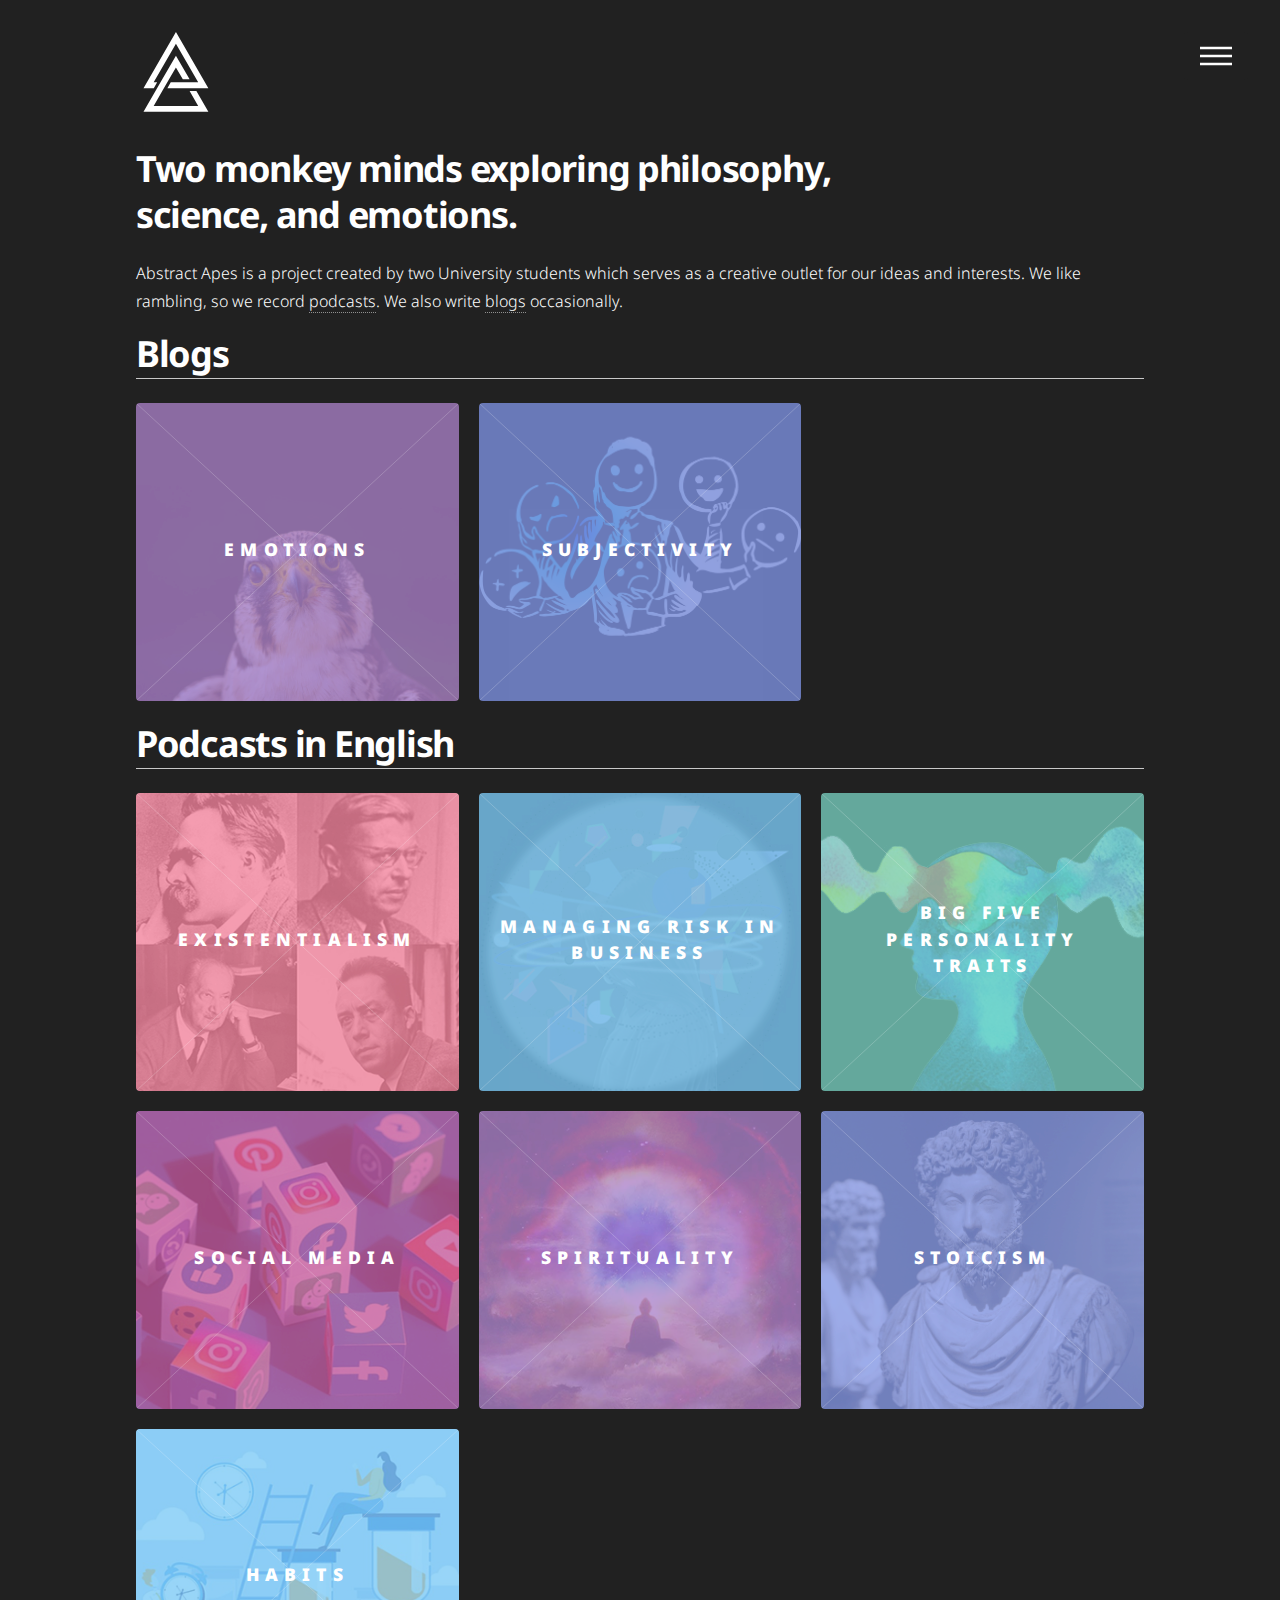
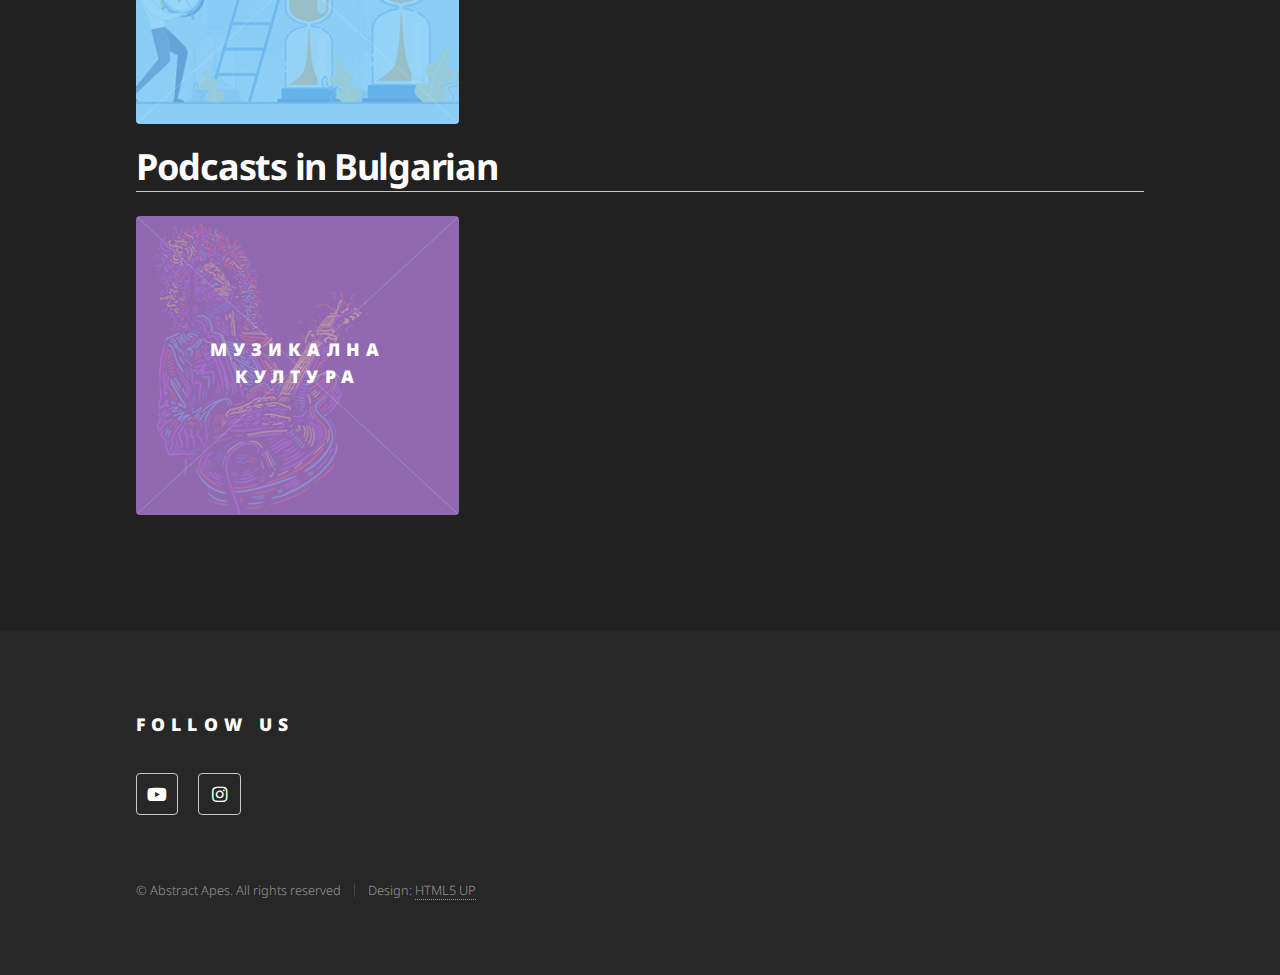
==== commit 465d004f: "Added back to blogs and changed font" ====
--- a/index.html
+++ b/index.html
@@ -70,7 +70,7 @@
 										<a href="blogs/the-hard-problem-of-emotions.html">
 											<h2>Emotions</h2>
 											<div class="content">
-												<p>Penev on "The hard problem of emotions".</p>
+												<p>"The hard problem of emotions" by Penev.</p>
 											</div>
 										</a>
 									</article>
@@ -81,7 +81,7 @@
 										<a href="blogs/subjectivity-may-not-freely-reign.html">
 											<h2>Subjectivity</h2>
 											<div class="content">
-												<p>Dani on "Subjectivity may not freely reign".</p>
+												<p>"Subjectivity may not freely reign" by Dani.</p>
 											</div>
 										</a>
 									</article>
--- a/assets/css/main.css
+++ b/assets/css/main.css
@@ -1,5 +1,5 @@
 @import url(fontawesome-all.min.css);
-@import url("https://fonts.googleapis.com/css2?family=Lato:wght@300;400;700&family=Source+Sans+Pro:wght@300;700&display=swap");
+@import url("https://fonts.googleapis.com/css2?family=Noto+Sans:wght@400;700&display=swap");
 /*
 	Phantom by HTML5 UP
 	html5up.net | @ajlkn
@@ -90,7 +90,7 @@
 /* Type */
 body, input, select, textarea {
   color: #ffffff;
-  font-family: "Arial", sans-serif;
+  font-family: "Noto Sans", sans-serif;
   font-size: 16pt;
   font-weight: 300;
   line-height: 1.75; }
@@ -218,6 +218,8 @@
   border-bottom: solid 1px #c9c9c9; }
   hr.major {
     margin: -2em 0 2em 0; }
+  hr.blog-end {
+    margin: 0 0 2em 0 !important; }
   @media screen and (max-width: 1680px) {
     hr {
       margin: 0.5em 0 -2em 0; } }
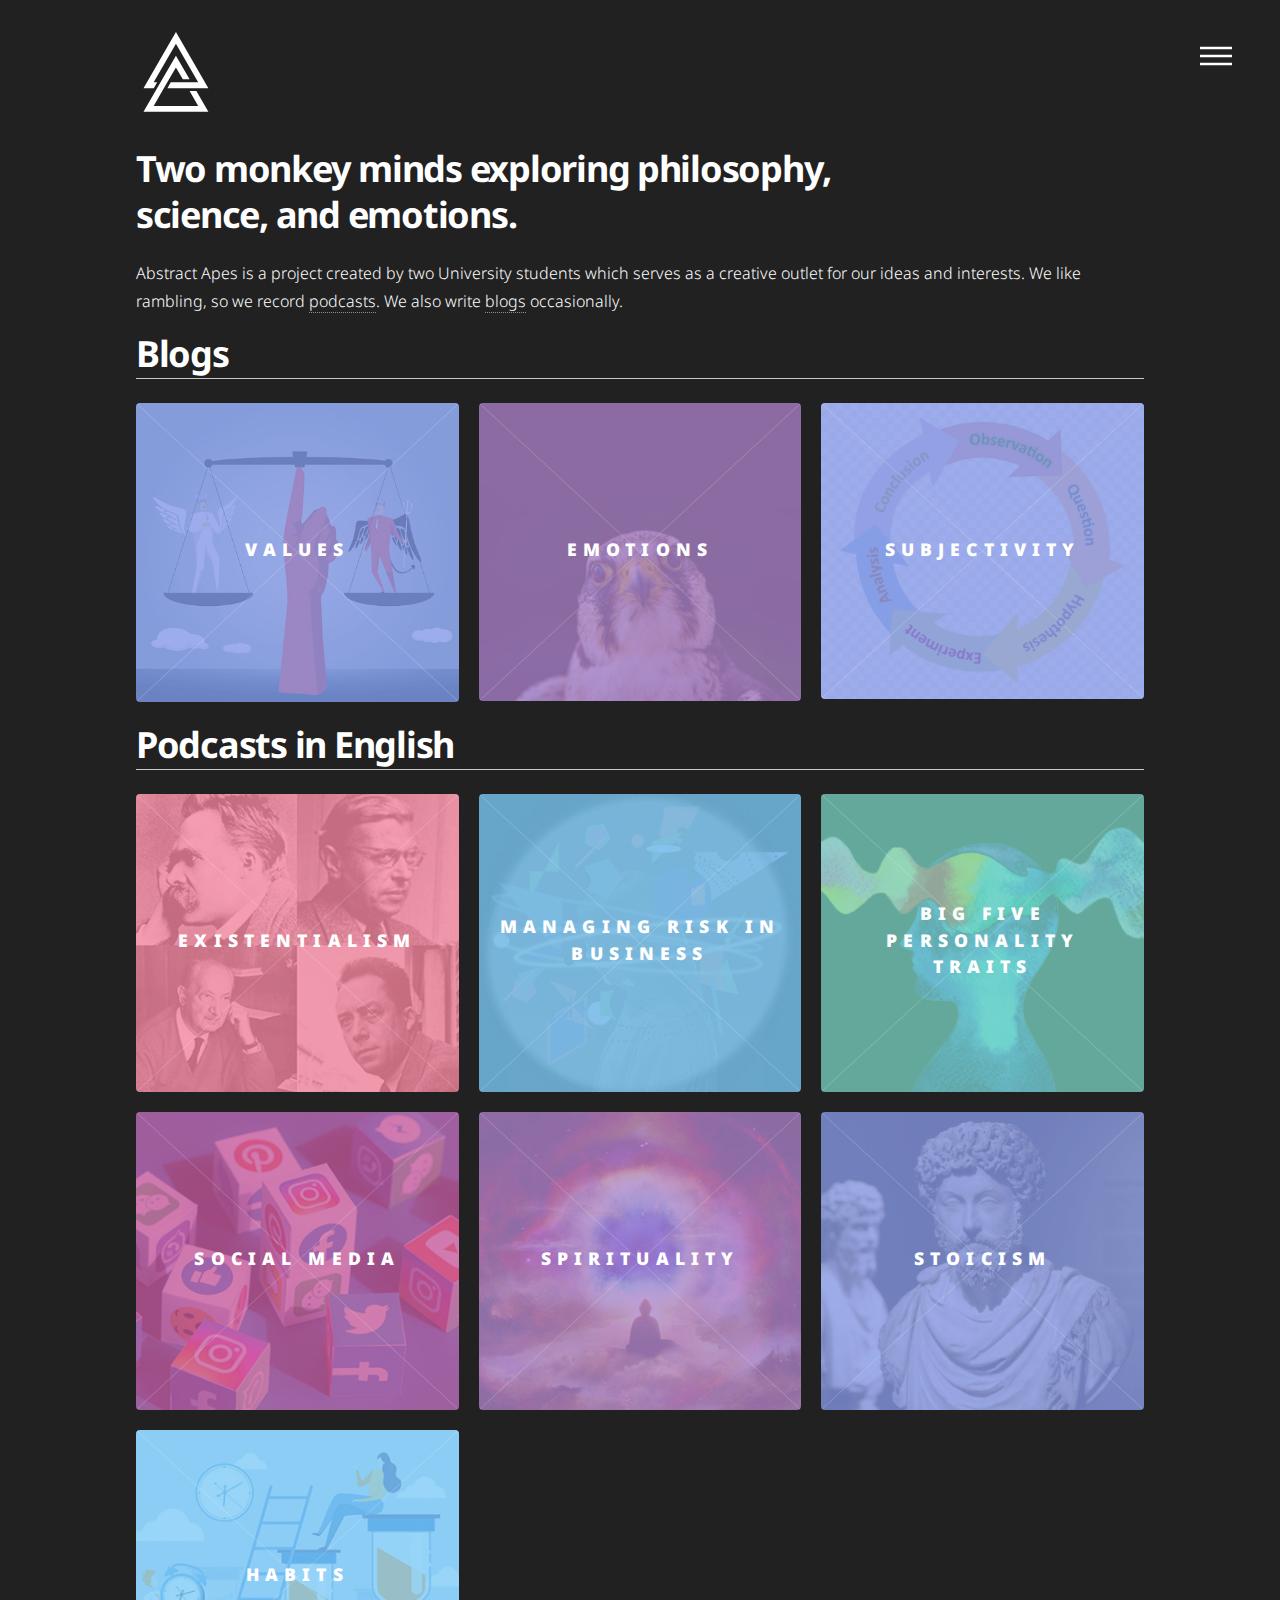
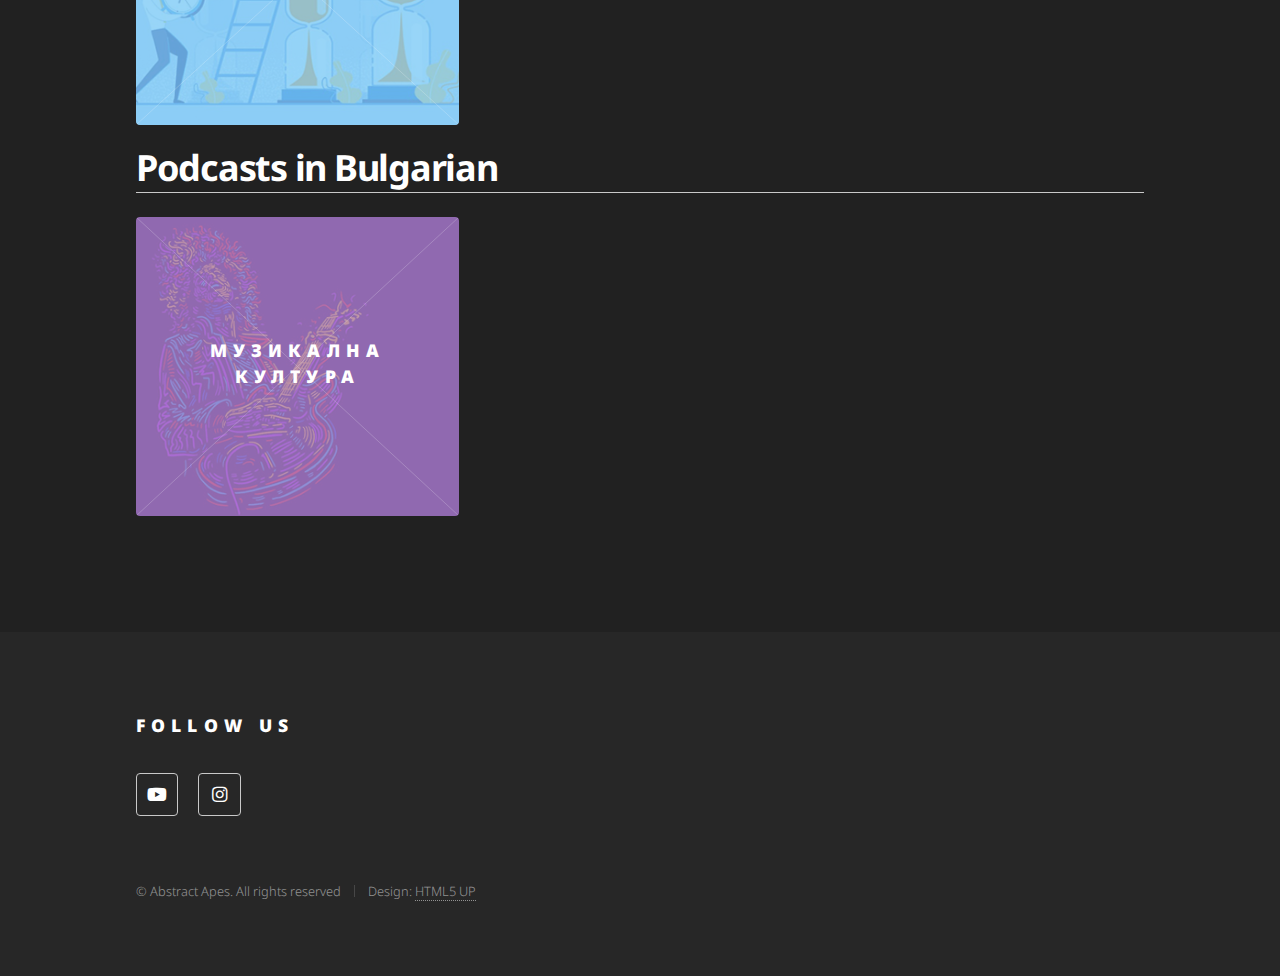
==== commit 4c90321c: "value blog added" ====
--- a/index.html
+++ b/index.html
@@ -63,6 +63,17 @@
 								<hr>
 								<section class="tiles" >
 	
+									<article class="style6">
+										<span class="image">
+											<img src="images/mor.jpg" alt="" />
+										</span>
+										<a href="blogs/value-dilemma.html">
+											<h2>Values</h2>
+											<div class="content">
+												<p>"The Value Dilemma" by Dani.</p>
+											</div>
+										</a>
+									</article>
 									<article class="style5">
 										<span class="image">
 											<img src="images/falcon.jpg" alt="" />
@@ -76,7 +87,7 @@
 									</article>
 									<article class="style6">
 										<span class="image">
-											<img src="images/the-self.jpg" alt="" />
+											<img src="images/science1.jpg" alt="" />
 										</span>
 										<a href="blogs/subjectivity-may-not-freely-reign.html">
 											<h2>Subjectivity</h2>
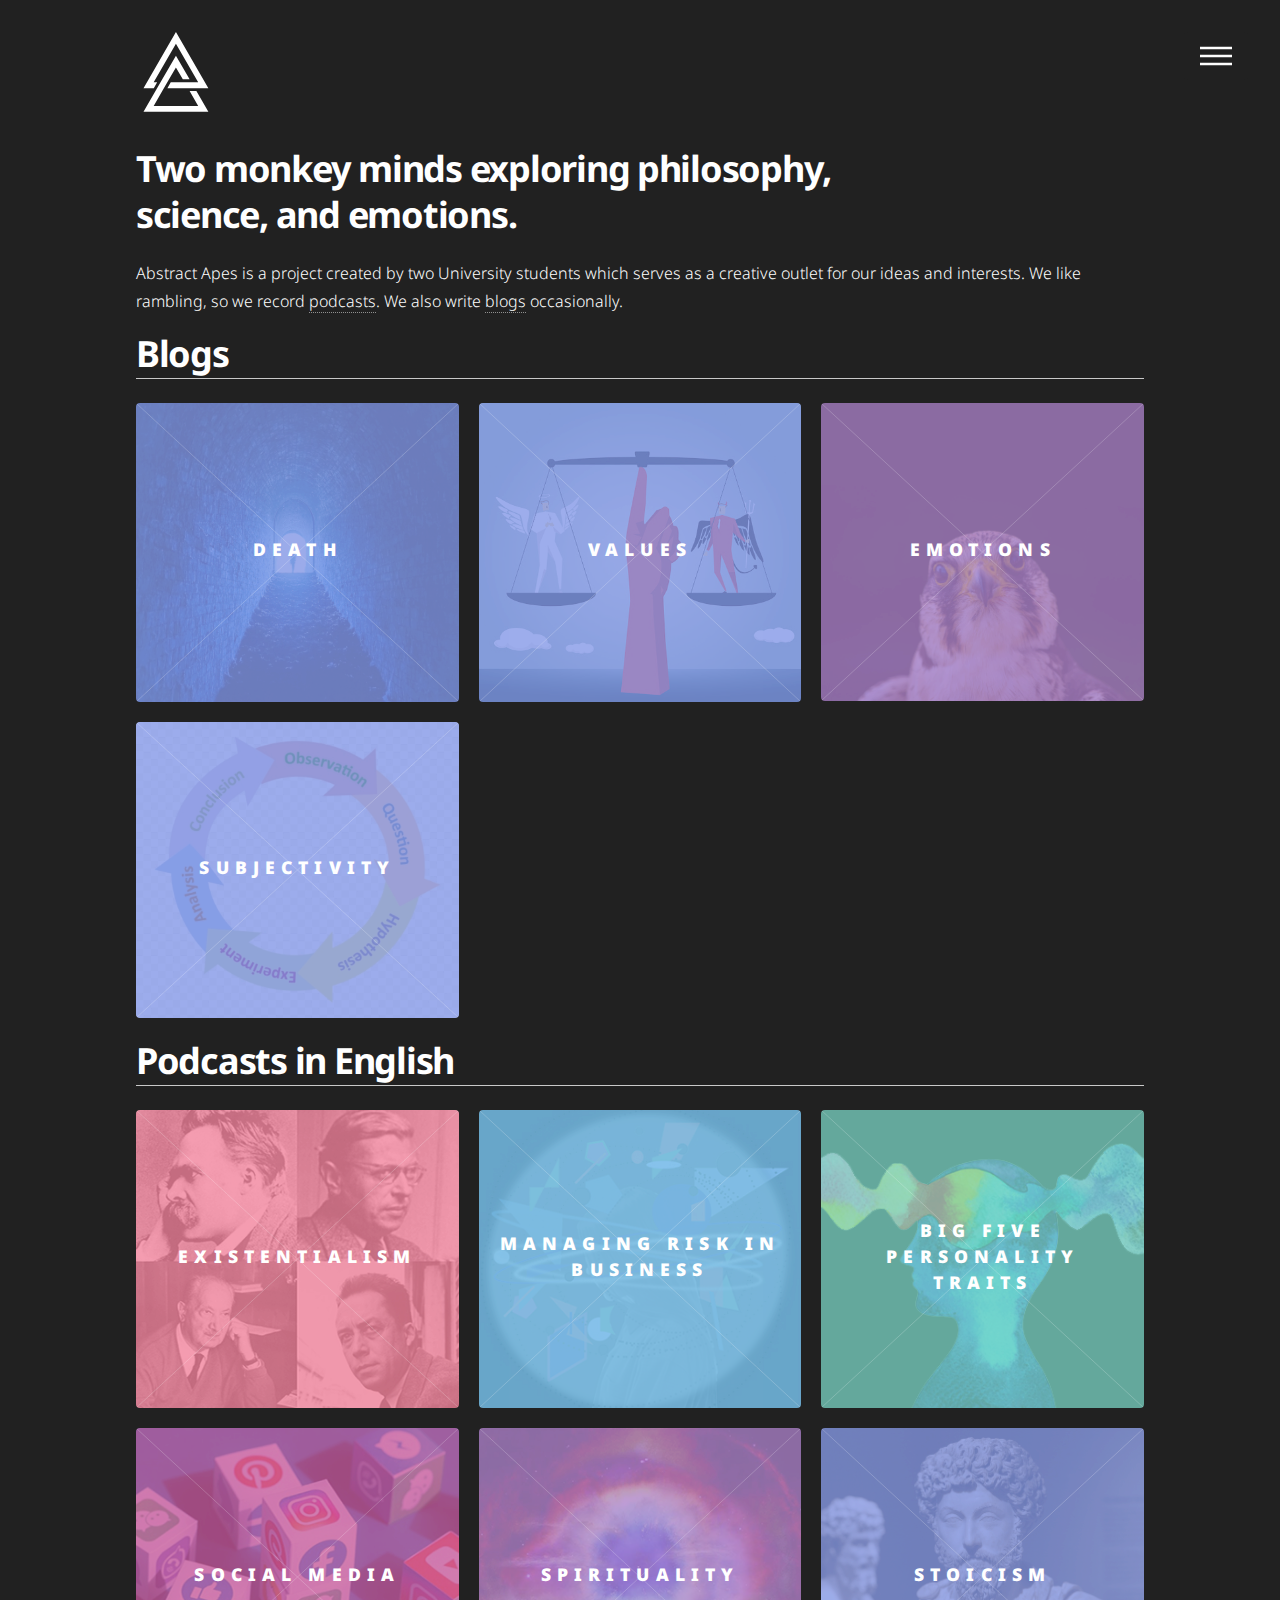
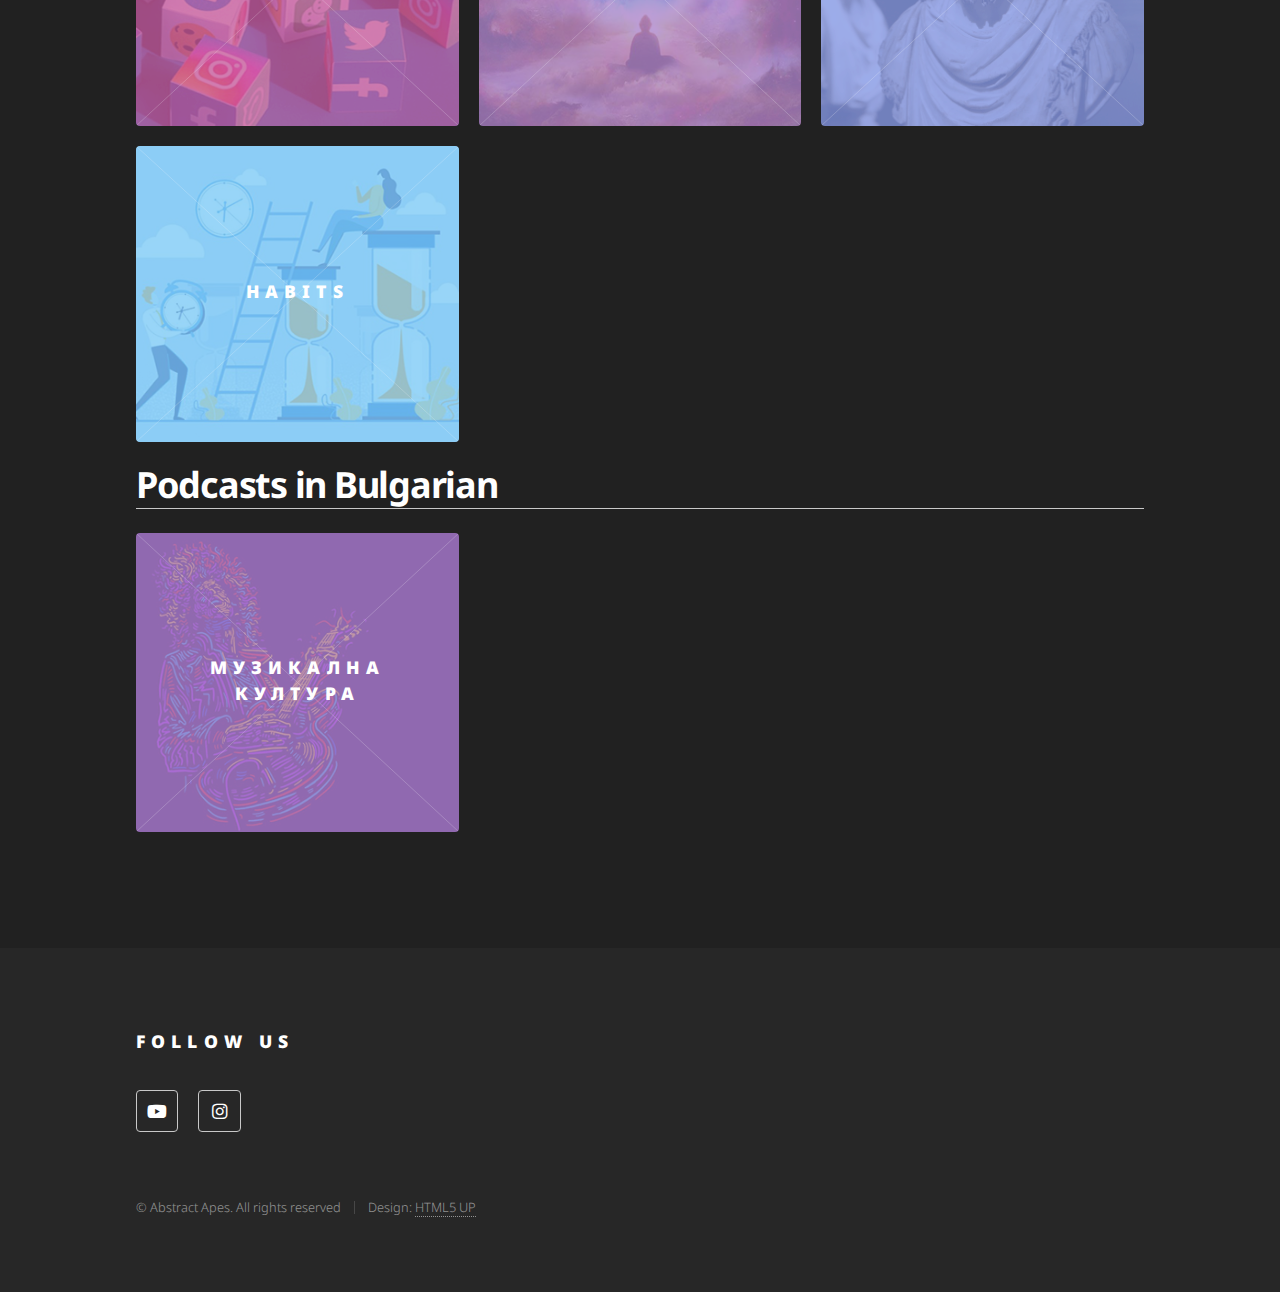
==== commit 56784354: "Death Blog" ====
--- a/index.html
+++ b/index.html
@@ -65,6 +65,17 @@
 	
 									<article class="style6">
 										<span class="image">
+											<img src="images/death2.jpg" alt="" />
+										</span>
+										<a href="blogs/death-blog.html">
+											<h2>Death</h2>
+											<div class="content">
+												<p>"On Death" by Dani.</p>
+											</div>
+										</a>
+									</article>
+									<article class="style6">
+										<span class="image">
 											<img src="images/mor.jpg" alt="" />
 										</span>
 										<a href="blogs/value-dilemma.html">
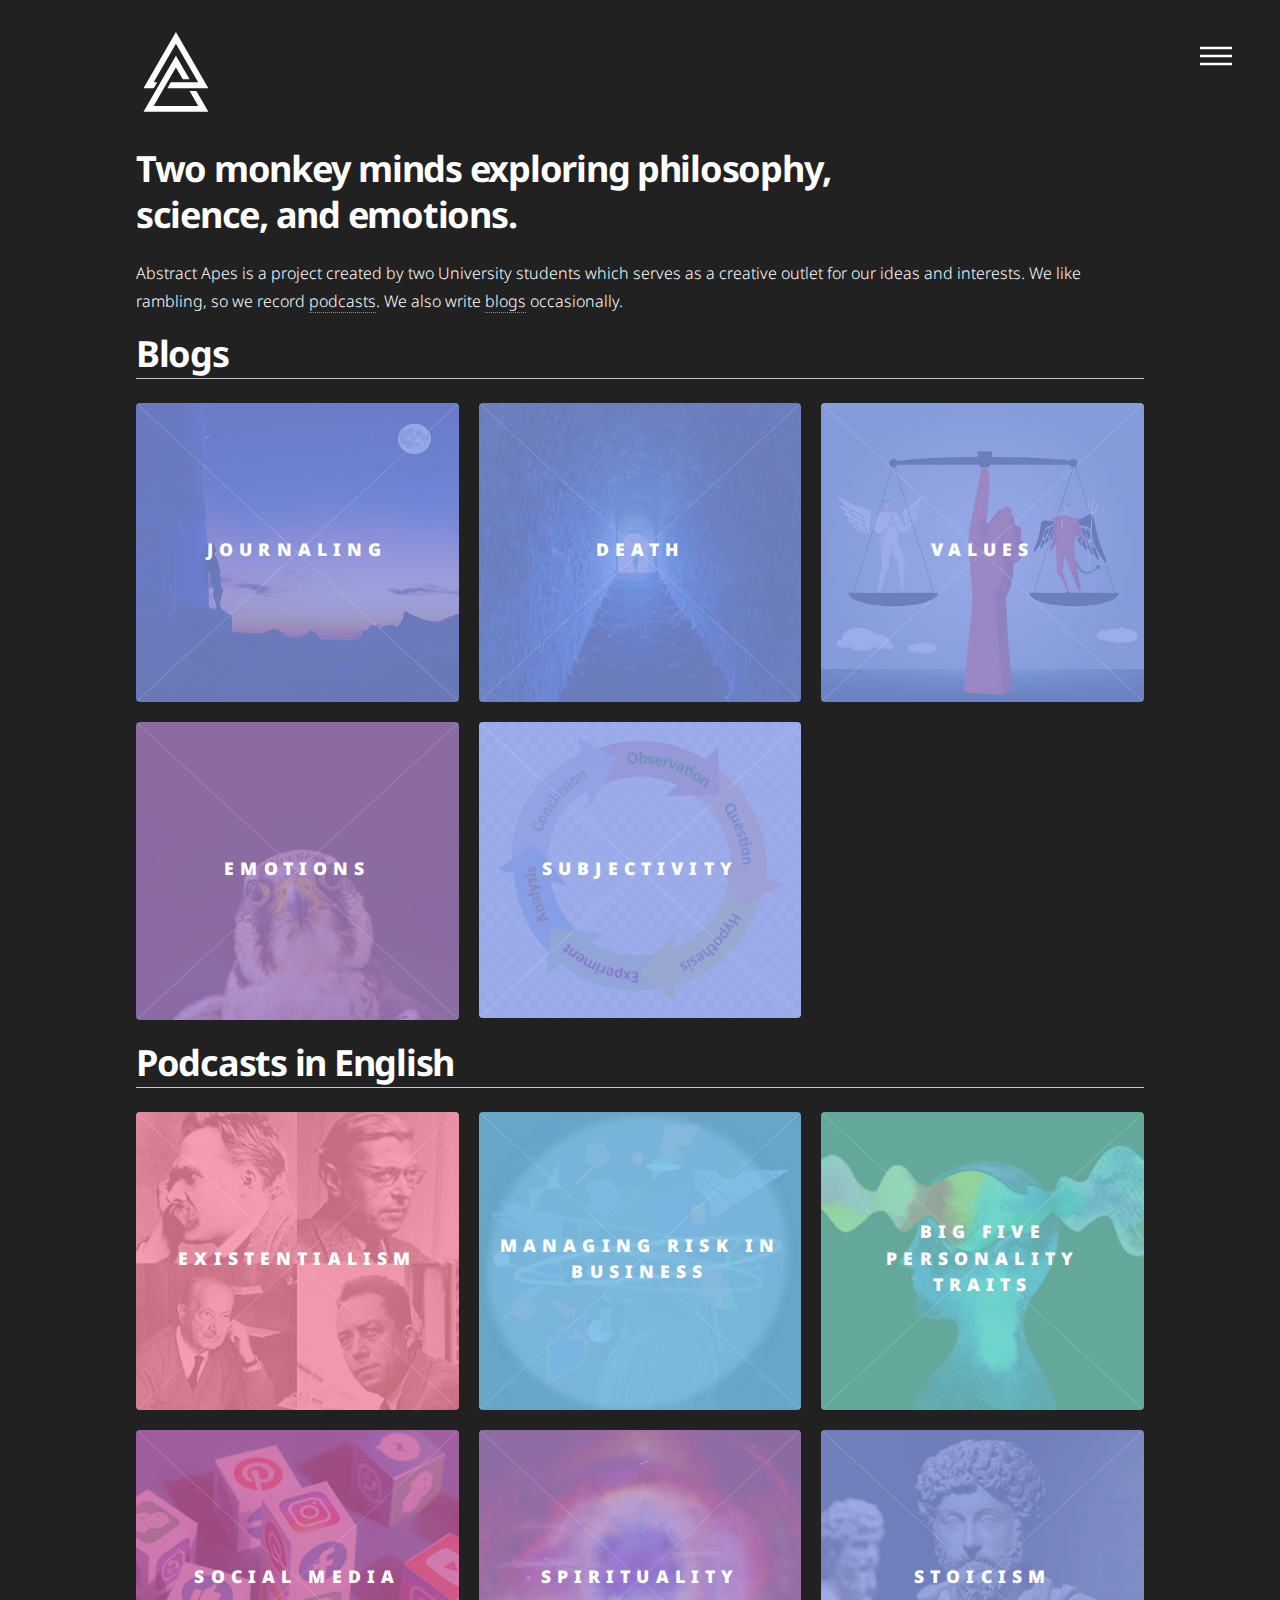
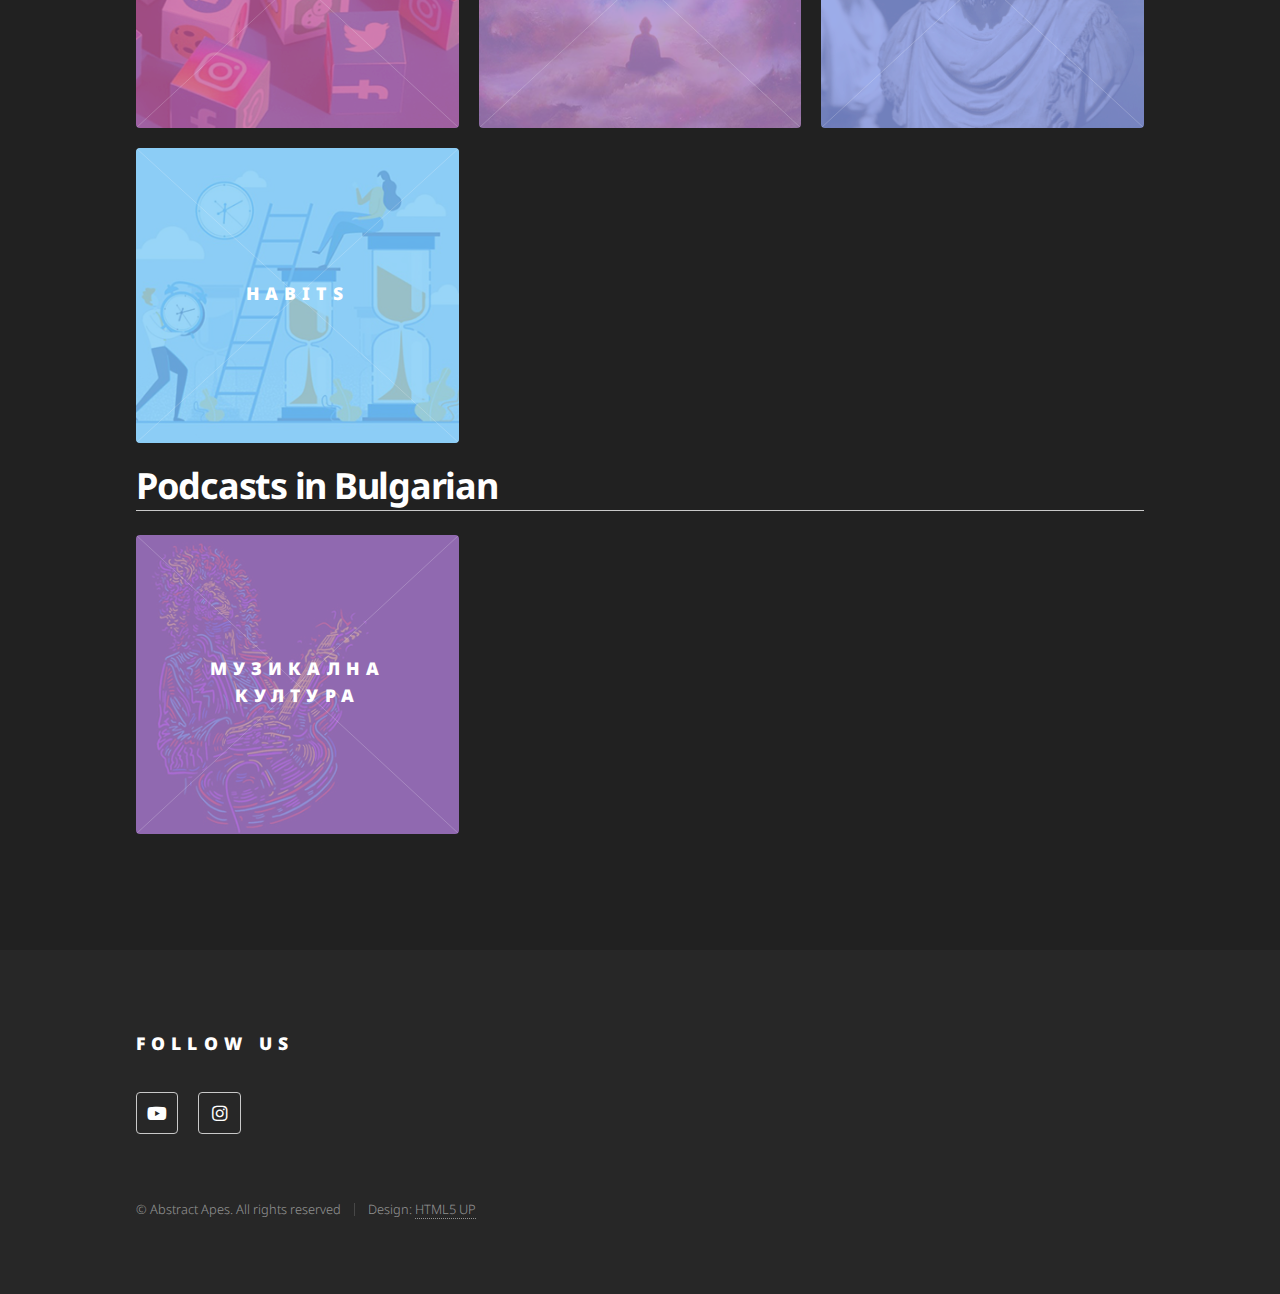
==== commit 916a87fb: "Journaling Blog added" ====
--- a/index.html
+++ b/index.html
@@ -65,6 +65,17 @@
 	
 									<article class="style6">
 										<span class="image">
+											<img src="images/late-night.jpg" alt="" />
+										</span>
+										<a href="blogs/late-night-blog.html">
+											<h2>Journaling</h2>
+											<div class="content">
+												<p>"Late Night Journaling" by Dani.</p>
+											</div>
+										</a>
+									</article>
+									<article class="style6">
+										<span class="image">
 											<img src="images/death2.jpg" alt="" />
 										</span>
 										<a href="blogs/death-blog.html">
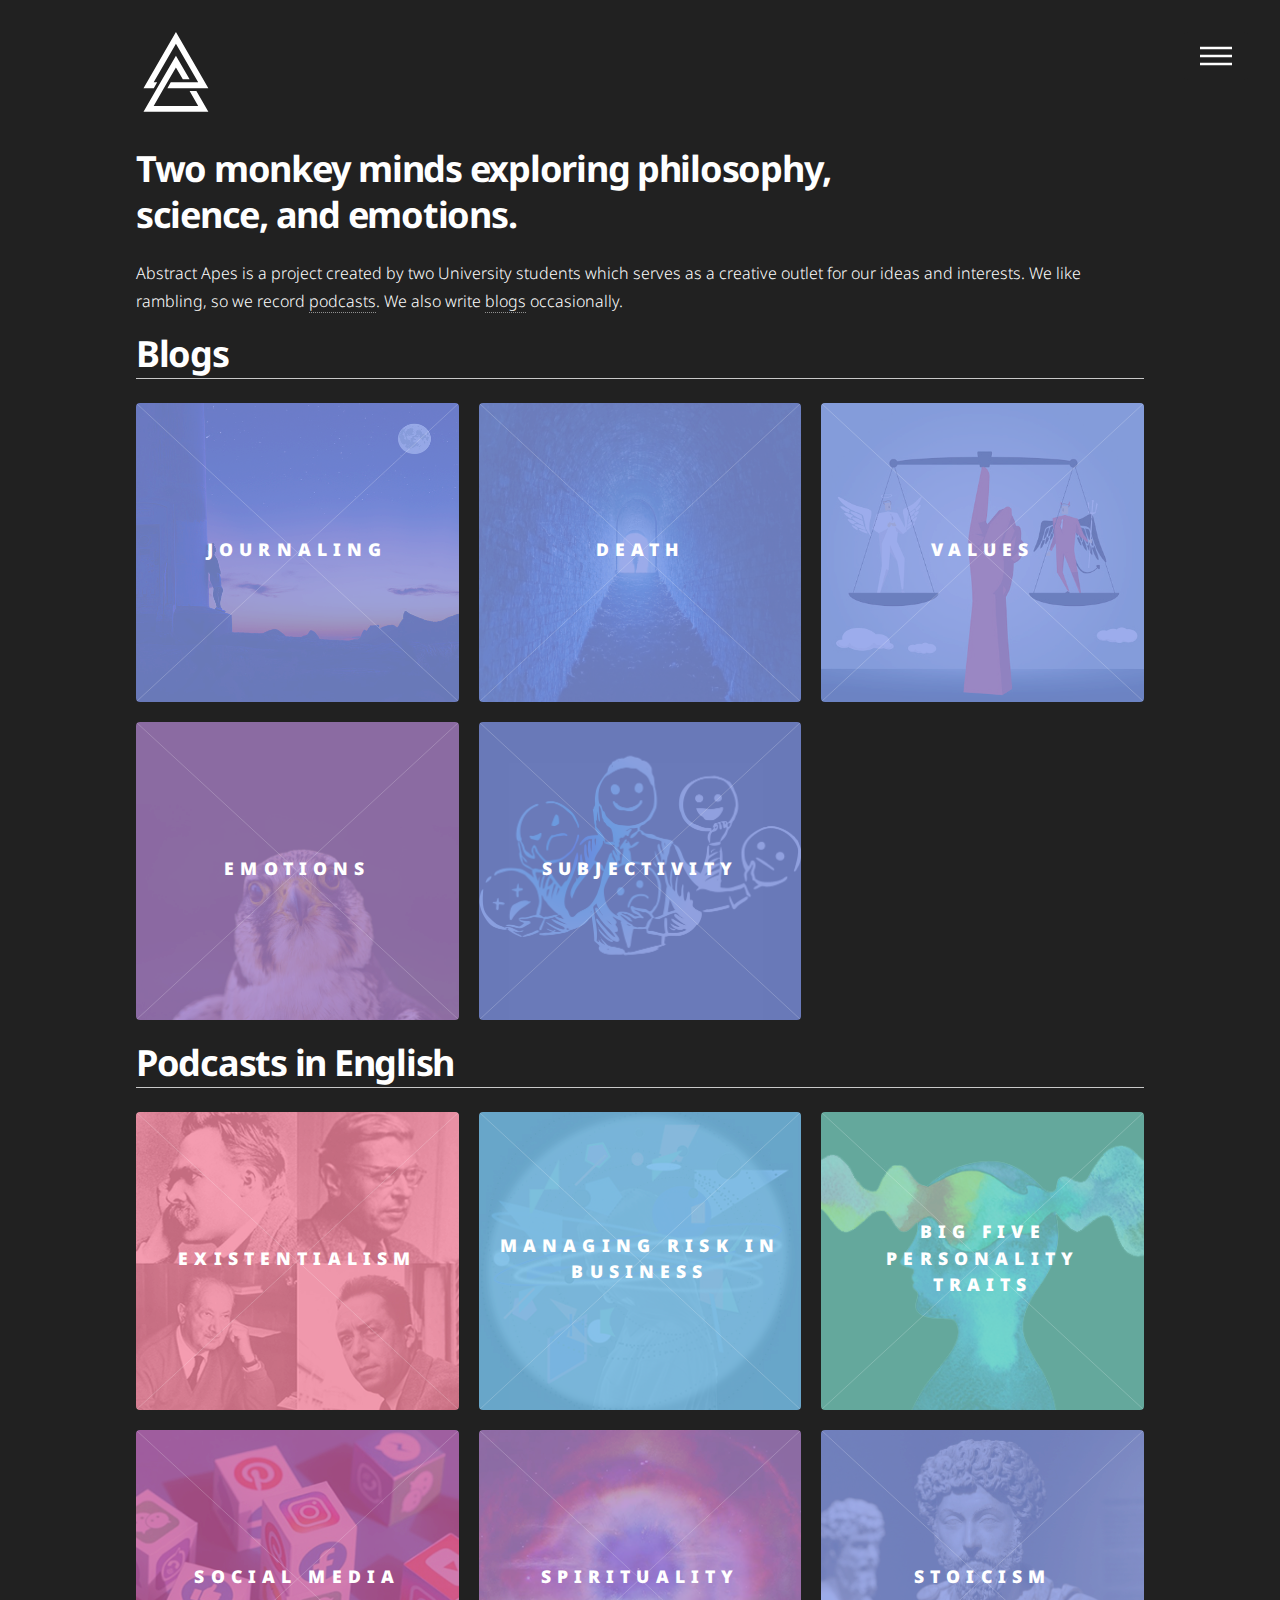
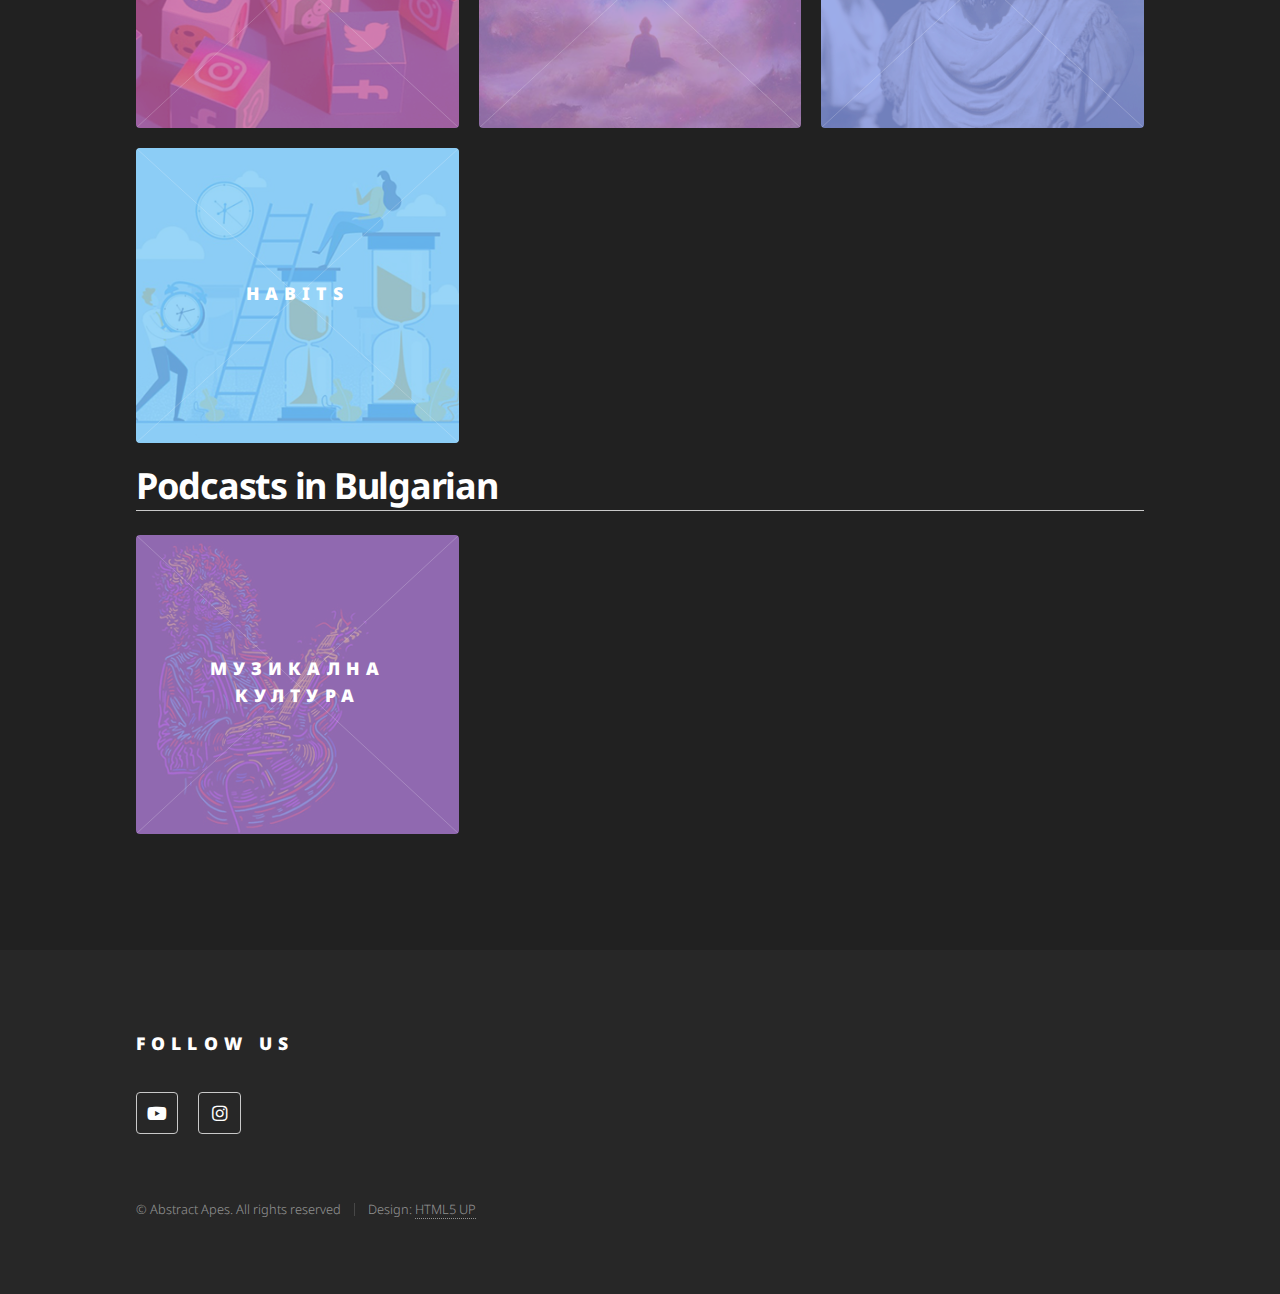
==== commit 1de31ccd: "subjectivity image changed" ====
--- a/index.html
+++ b/index.html
@@ -109,7 +109,7 @@
 									</article>
 									<article class="style6">
 										<span class="image">
-											<img src="images/science1.jpg" alt="" />
+											<img src="images/the-self.jpg" alt="" />
 										</span>
 										<a href="blogs/subjectivity-may-not-freely-reign.html">
 											<h2>Subjectivity</h2>
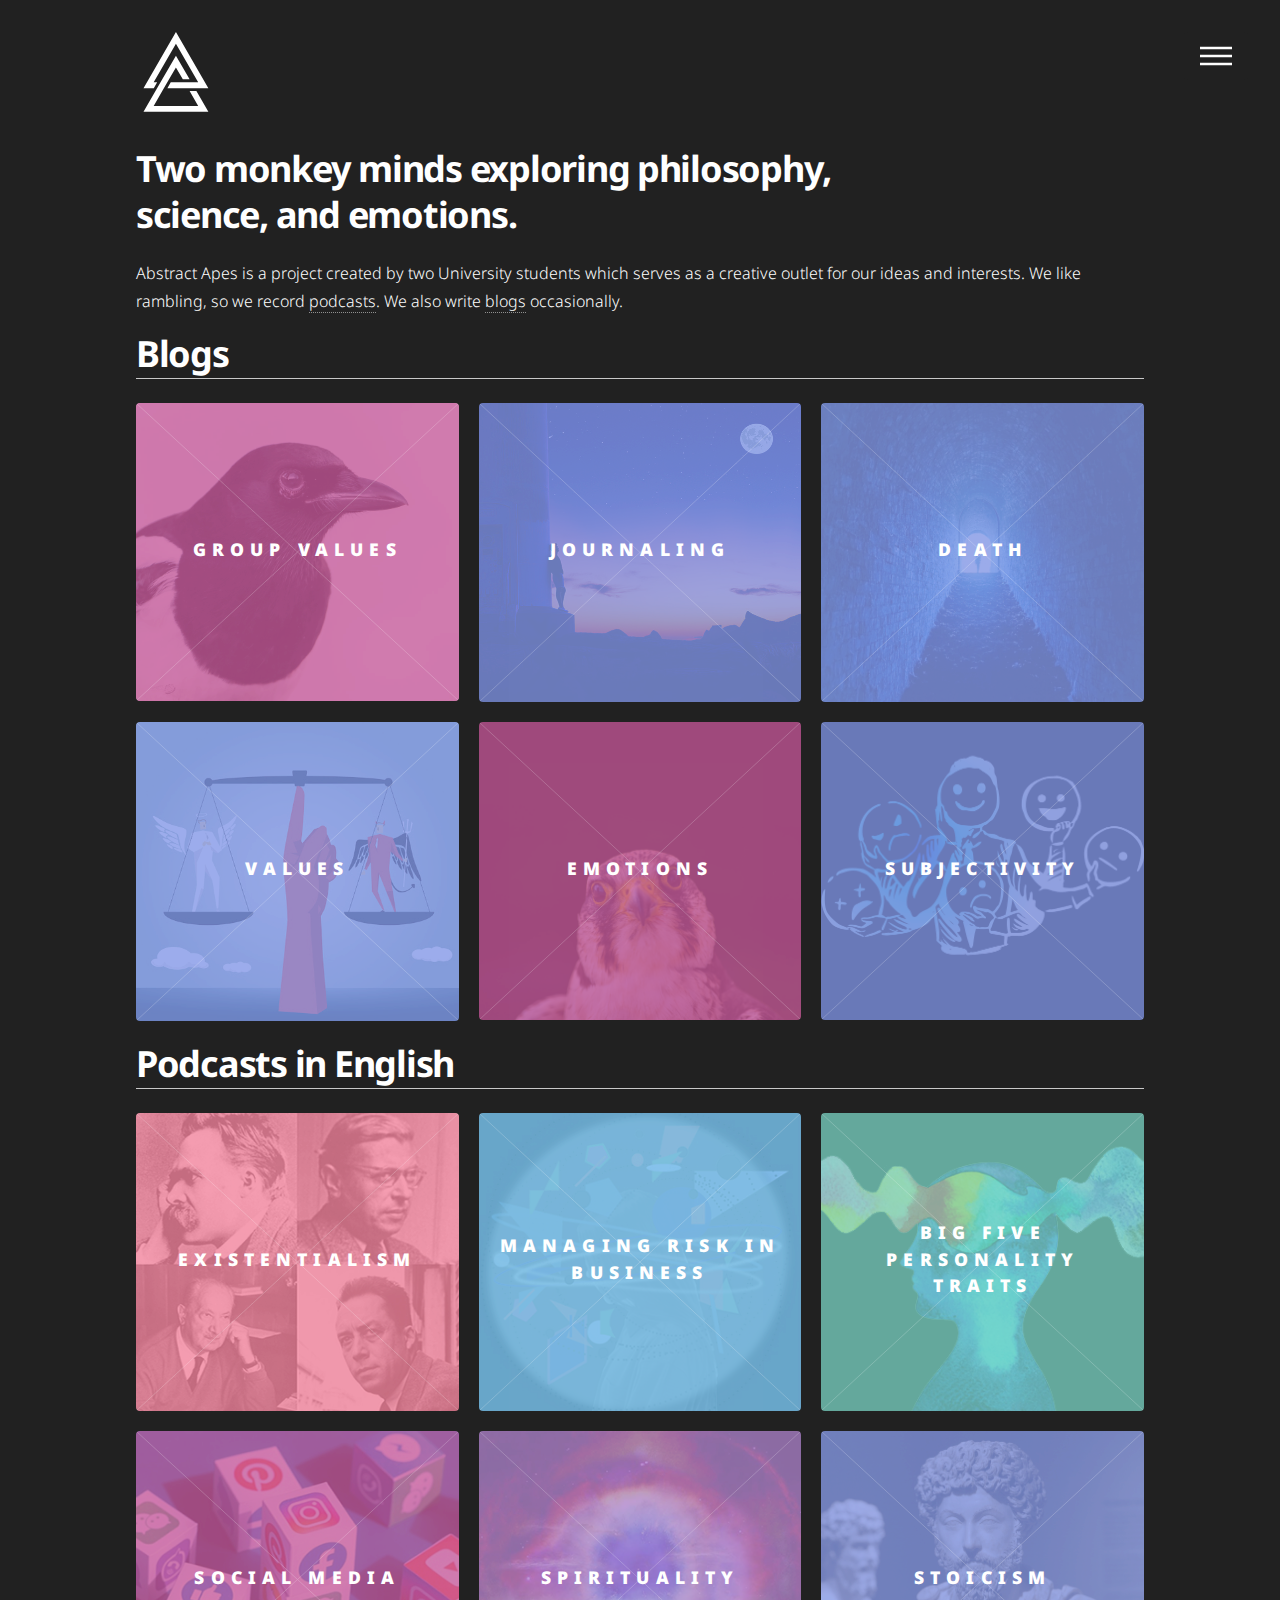
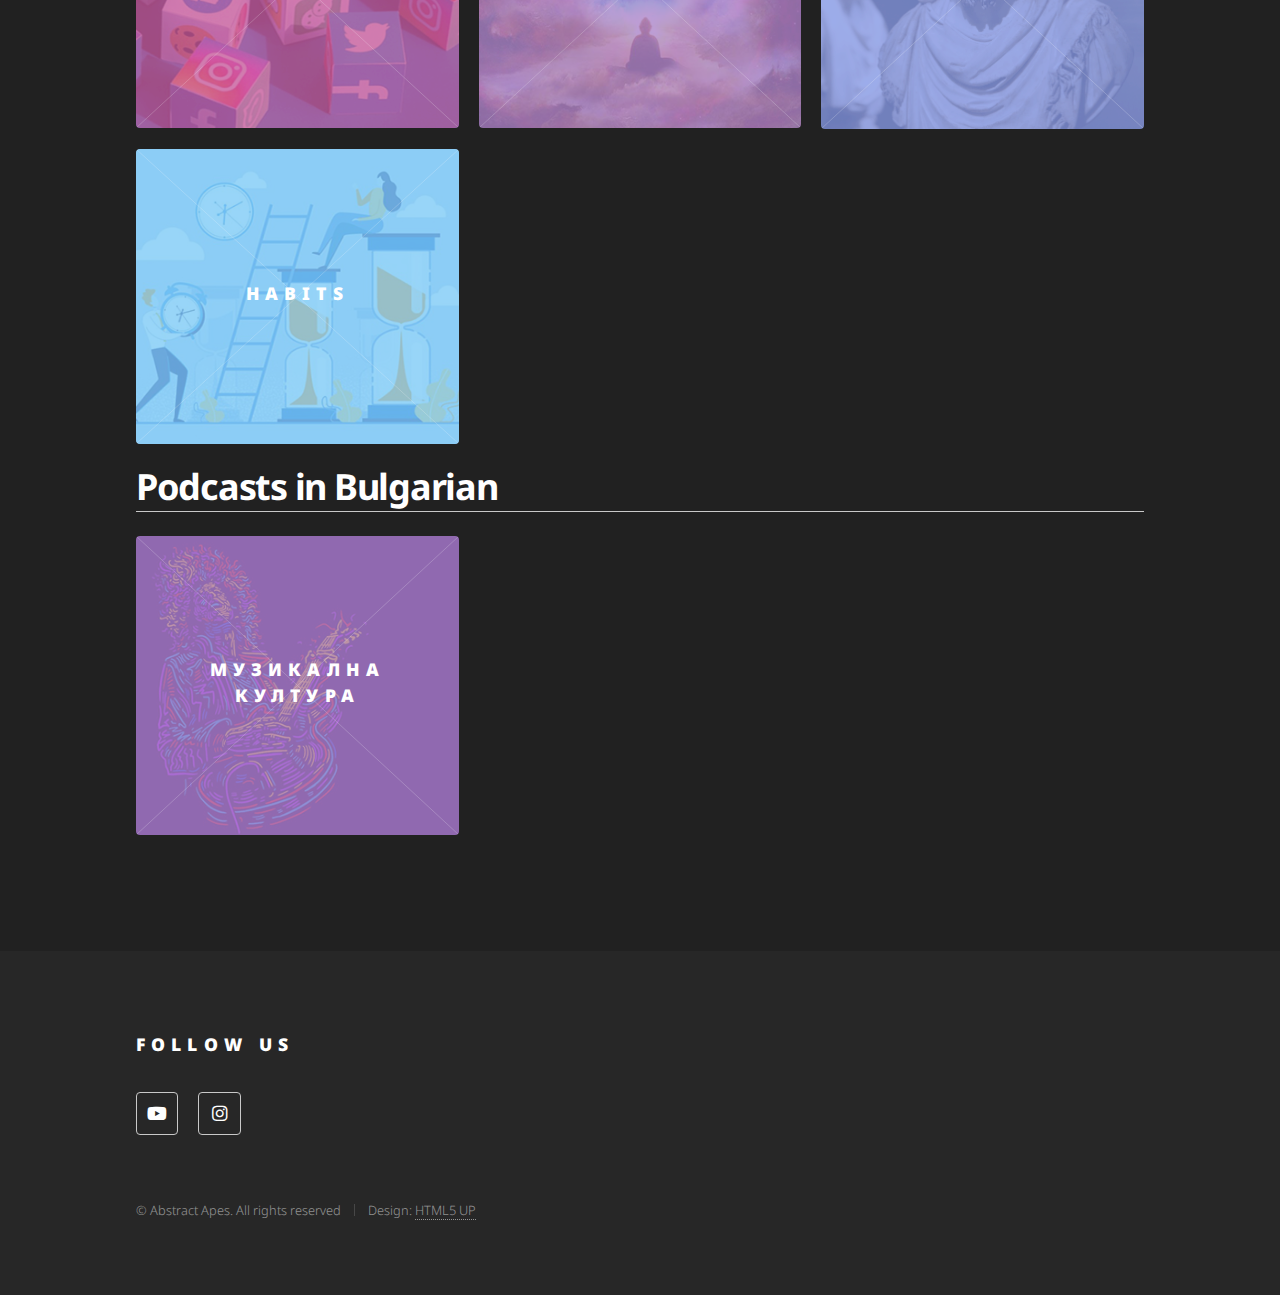
==== commit 05f2164a: "Added group dynamics blog" ====
--- a/index.html
+++ b/index.html
@@ -62,6 +62,18 @@
 								<h1 class="section-title" id="blogs"> Blogs </h1>
 								<hr>
 								<section class="tiles" >
+
+									<article class="style4">
+										<span class="image">
+											<img src="images/magpie.jpg" alt="" />
+										</span>
+										<a href="blogs/group-dynamics.html">
+											<h2>Group values</h2>
+											<div class="content">
+												<p>"The correlation between groups and values" by Penev.</p>
+											</div>
+										</a>
+									</article>
 	
 									<article class="style6">
 										<span class="image">
@@ -96,7 +108,7 @@
 											</div>
 										</a>
 									</article>
-									<article class="style5">
+									<article class="style4">
 										<span class="image">
 											<img src="images/falcon.jpg" alt="" />
 										</span>
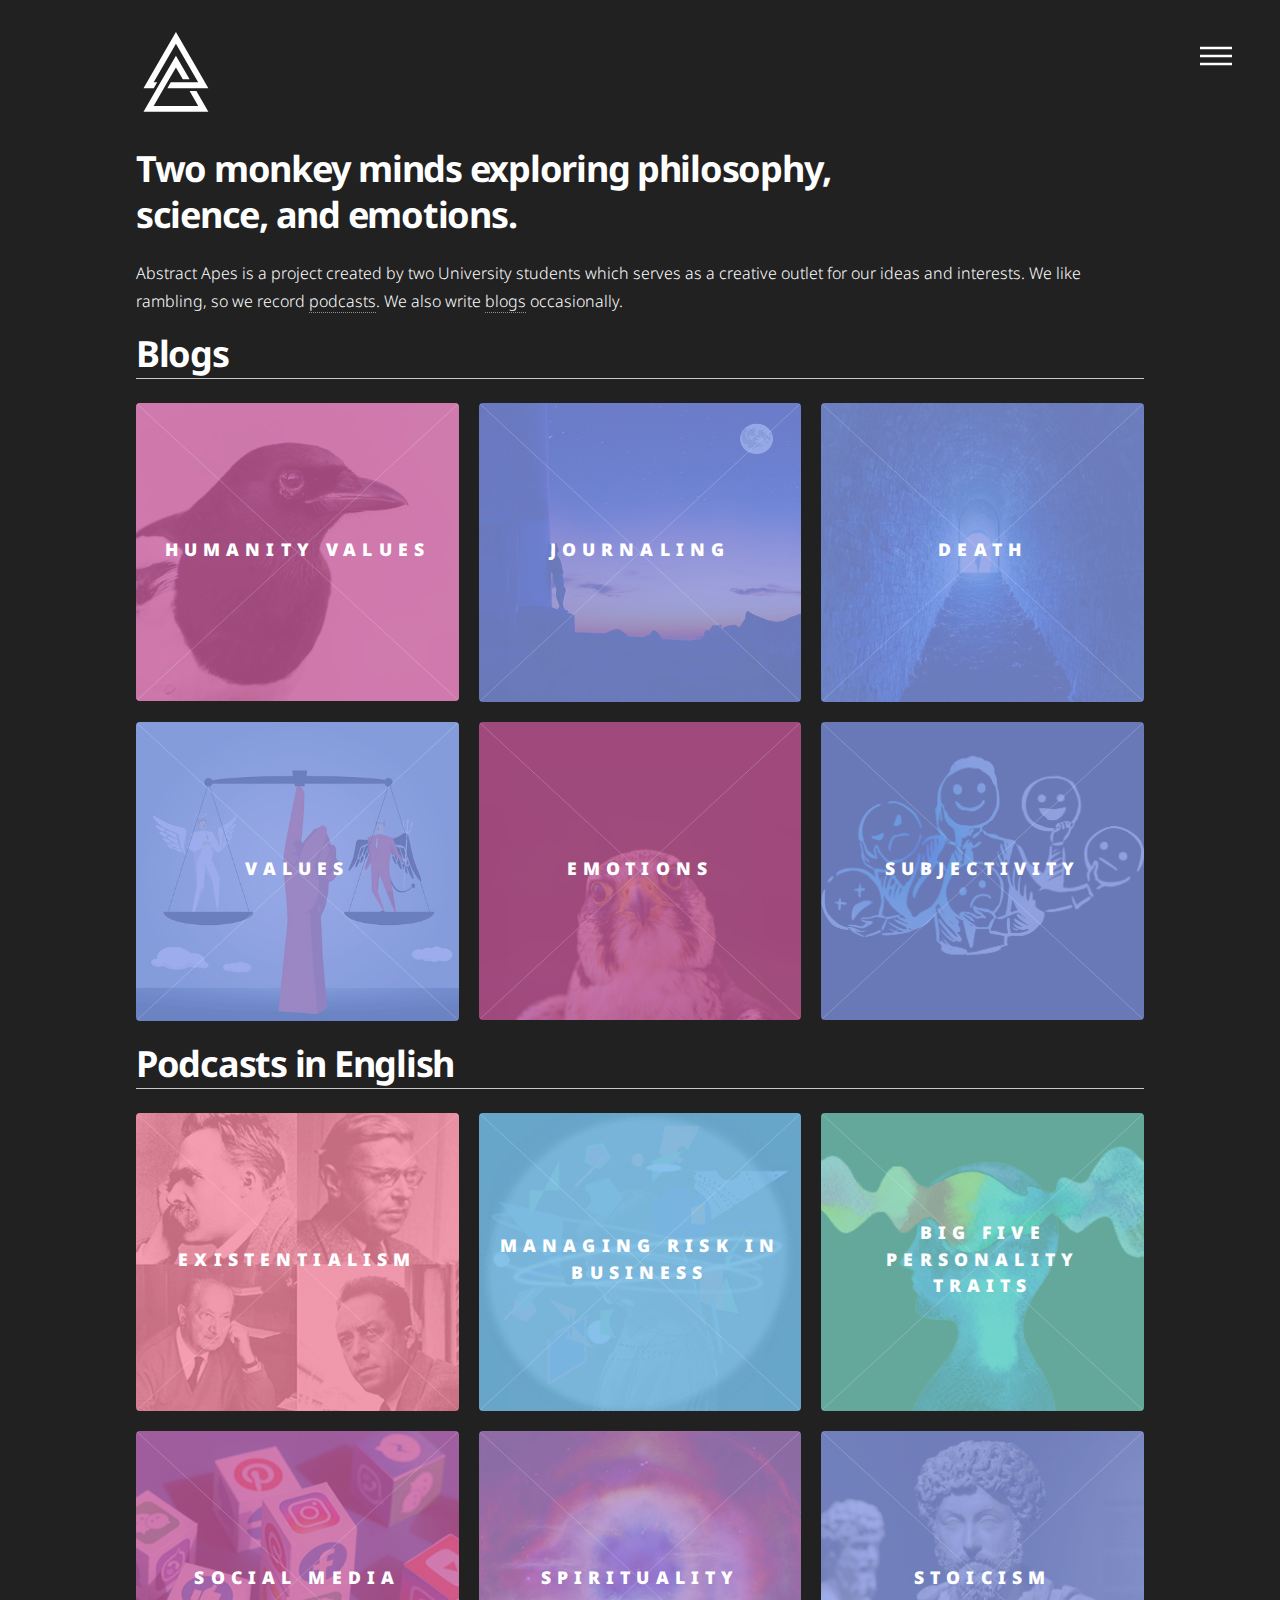
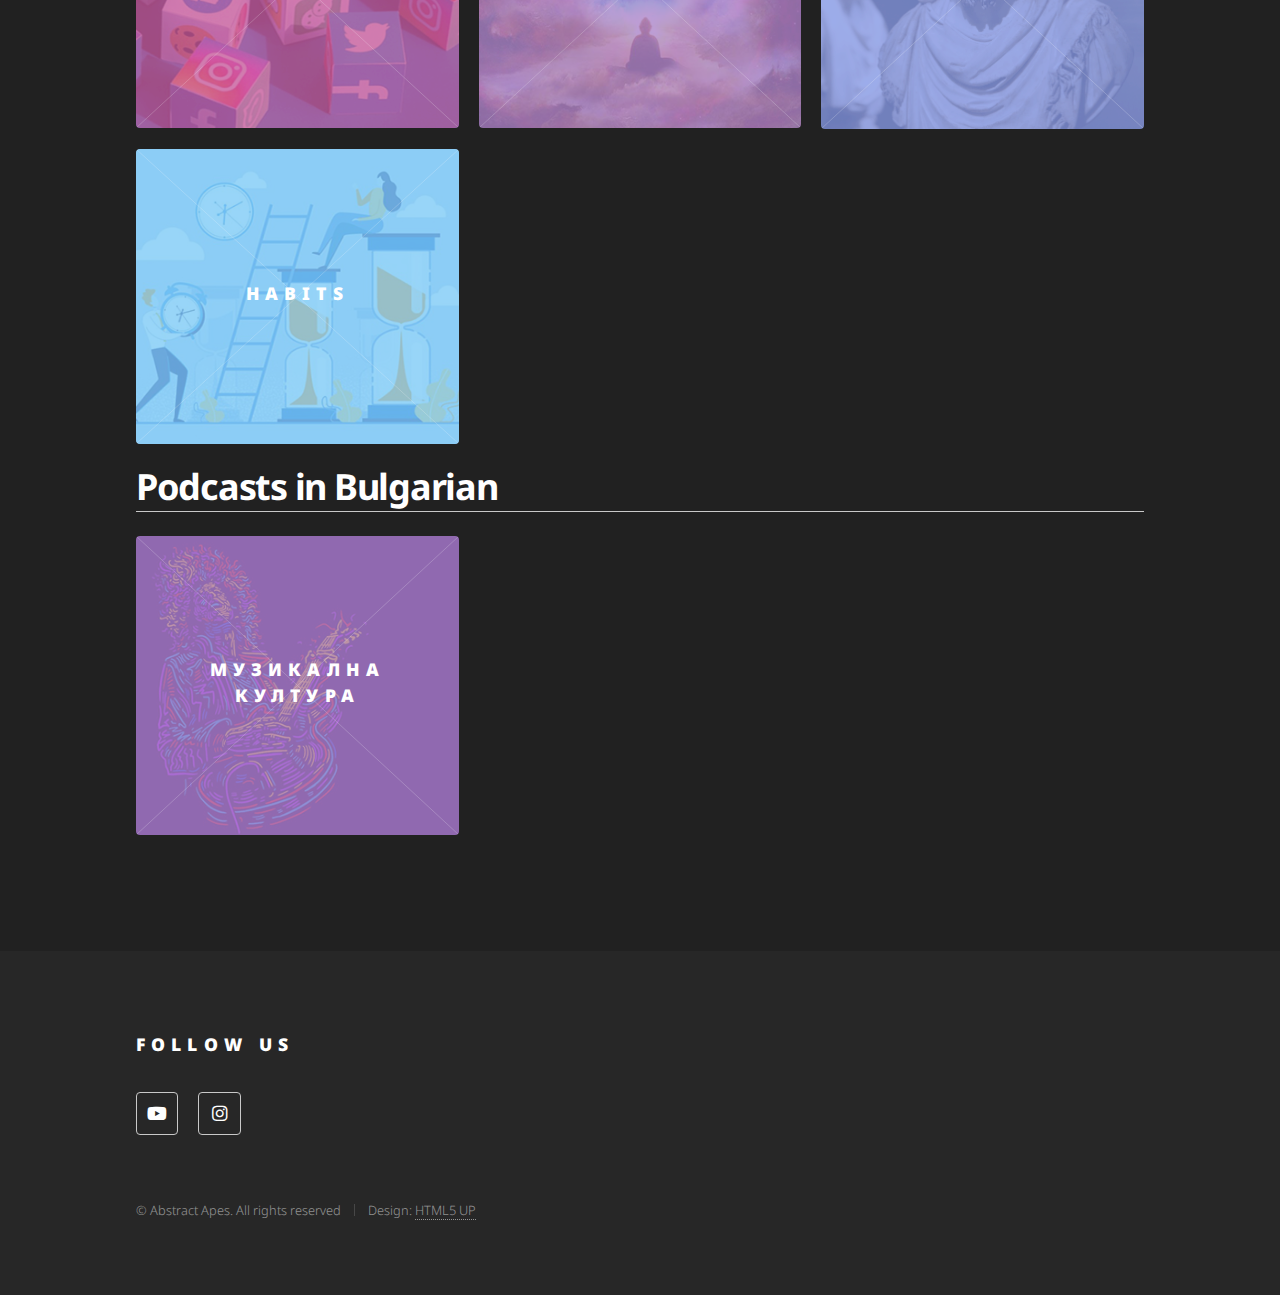
==== commit 4f3eff9c: "Changed title" ====
--- a/index.html
+++ b/index.html
@@ -67,10 +67,10 @@
 										<span class="image">
 											<img src="images/magpie.jpg" alt="" />
 										</span>
-										<a href="blogs/group-dynamics.html">
-											<h2>Group values</h2>
-											<div class="content">
-												<p>"The correlation between groups and values" by Penev.</p>
+										<a href="blogs/humanity-values.html">
+											<h2>Humanity values</h2>
+											<div class="content">
+												<p>"How values emerge in groups of humans" by Penev.</p>
 											</div>
 										</a>
 									</article>
